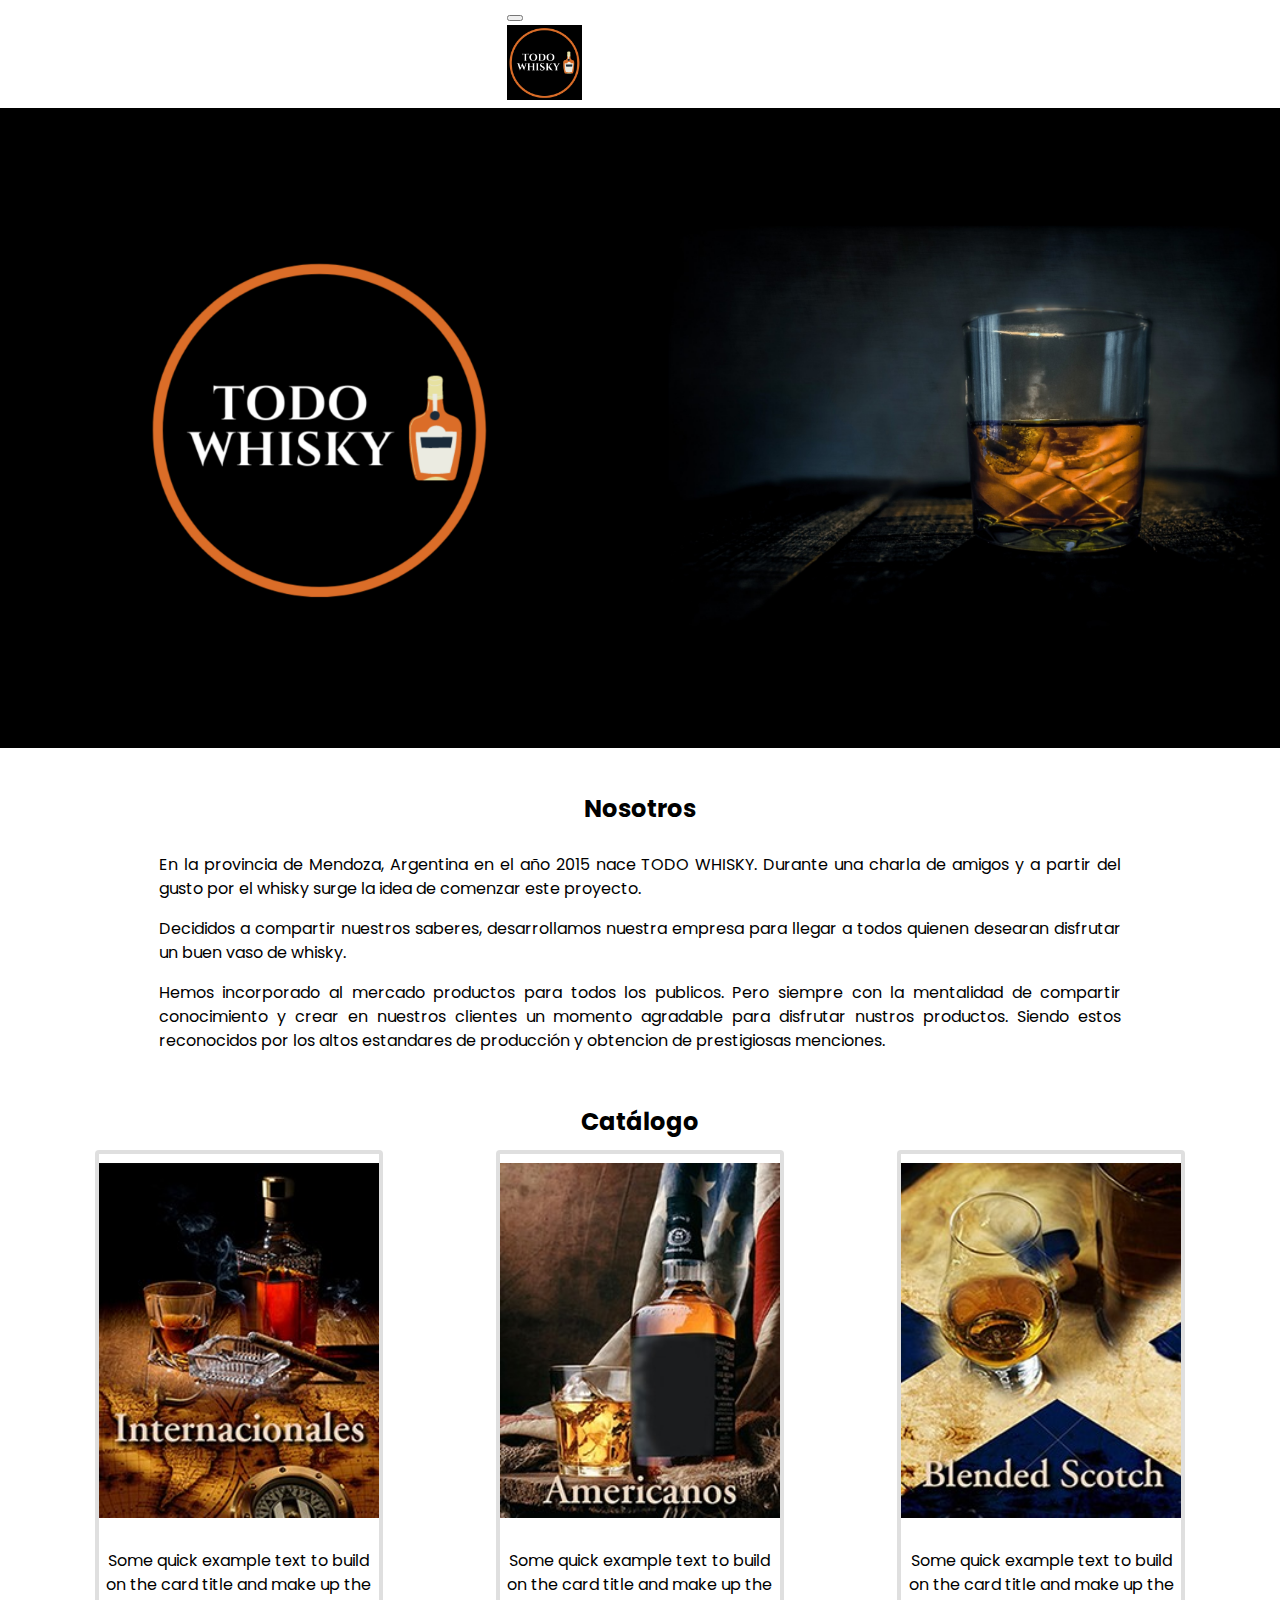
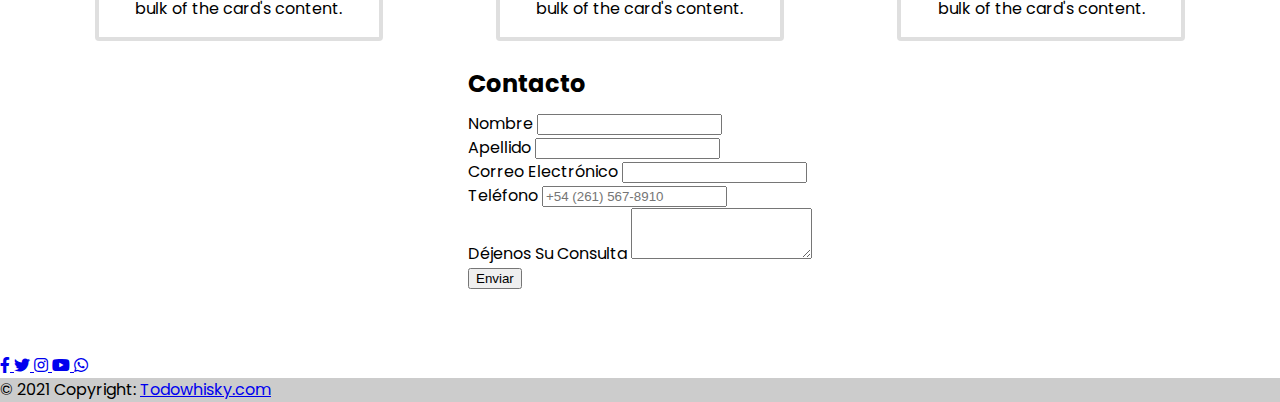
==== index.html @ a3e38dc1 "Faltan corregir detalles" ====
<!DOCTYPE html>
<html lang="en" dir="ltr">
  <head>
    <meta charset="utf-8">
    <link href="https://cdn.jsdelivr.net/npm/bootstrap@5.0.2/dist/css/bootstrap.min.css" rel="stylesheet" integrity="sha384-EVSTQN3/azprG1Anm3QDgpJLIm9Nao0Yz1ztcQTwFspd3yD65VohhpuuCOmLASjC" crossorigin="anonymous">
    <title>TODO WHISKY</title>
    <link rel="stylesheet" href="./assets/css/styles.css">
    <link rel="stylesheet" type="text/css" href="https://cdnjs.cloudflare.com/ajax/libs/font-awesome/5.15.3/css/all.min.css">
    <meta name="viewport" content="width=device-width, initial-scale=1.0">
  </head>

  <body>
    <header>
    <!--NAV-->
      <nav class="navbar navbar-expand-md navbar-dark bg-dark ">
        <div class="container-fluid">
        <button class="navbar-toggler" type="button" data-bs-toggle="collapse" data-bs-target="#navbarTogglerDemo03" aria-controls="navbarTogglerDemo03" aria-expanded="false" aria-label="Toggle navigation">
          <span class="navbar-toggler-icon"></span>
        </button>
        <div class="container-logo">
          <a class="navbar-brand" href="./index.html">
            <img src="./assets/img/logo.png" alt="LOGO">
          </a>
        </div>
      <div class="collapse navbar-collapse" id="navbarTogglerDemo03">
        <ul class="navbar-nav me-auto mb-2 mb-lg-0">
          <li class="nav-item">
            <a class="nav-link active" aria-current="page" href="./index.html">Inicio</a>
          </li>
          <li class="nav-item">
            <a class="nav-link" href="#us">Nosotros</a>
          </li>
          <li class="nav-item">
            <a class="nav-link" href="#catalogue">Catálogo</a>
          </li>
          <li class="nav-item">
            <a class="nav-link" href="#contact">Contacto</a>
          </li>
        </ul>
      <div class="cart-button">
      <div class="dropdown">
        <button type="button" class="btn button-cart btn-warning dropdown-toggle" data-bs-toggle="dropdown" href="#" role="button" aria-expanded="false">
        <i class="fas fa-shopping-cart"></i>
        </button>
      </div>
    </div>
        <form class="d-flex">
        <input class="form-control me-2" type="search" placeholder="Search" aria-label="Search">
        <button class="btn btn-outline-warning" type="submit">Buscar</button>
        </form>
      </div>
    </div>
    </nav>
    </header>

    <main>
      <!--Banner-->
      <section id="banner">
        <div class="banner-container">
          <img src="./assets/img/banner.png" alt="">
        </div>
      </section>
      <!--Nosotros-->
      <section id="us">
        <div class="us-title">
          <h2 class="section-title">Nosotros</h2>
        </div>
        <div class="historia">
          <p>En la provincia de Mendoza, Argentina en el año 2015 nace TODO WHISKY. Durante una charla de amigos y a partir del gusto por el whisky surge la idea de comenzar este proyecto.</p>
          <p>Decididos a compartir nuestros saberes, desarrollamos nuestra empresa para llegar a todos quienen desearan disfrutar un buen vaso de whisky. </p>
          <p>Hemos incorporado al mercado productos para todos los publicos. Pero siempre con la mentalidad de compartir conocimiento y crear en nuestros clientes un momento agradable para disfrutar nustros productos. Siendo estos reconocidos por los altos estandares de producción y obtencion de prestigiosas menciones.</p>
        </div>
        </section>
      <!--Catalogo-->
      <section id="catalogue">
        <div class="catalogue-title">
          <h2 class="section-title">Catálogo</h2>
        </div>
        <!--Catalogo: Imagenes-->
        <div class="image-container">
          <div class="card" style="width: 18rem;">
            <a class="internacionales-category" href="./catalogo/internacionales.html">
              <img src="./assets/img/internacionales.jpg" class="card-img-top" alt="Internacionales">
            </a>
            <div class="card-body">
              <p class="card-text">Some quick example text to build on the card title and make up the bulk of the card's content.</p>
            </div>
          </div>
        </div>
        <div class="image-container">
          <div class="card" style="width: 18rem;">
            <a class="americanos-category" href="./catalogo/americanos.html">
              <img src="./assets/img/americanos.jpg" class="card-img-top" alt="Americanos">
            </a>
            <div class="card-body">
              <p class="card-text">Some quick example text to build on the card title and make up the bulk of the card's content.</p>
            </div>
          </div>
        </div>
        <div class="image-container">
          <div class="card" style="width: 18rem;">
            <a class="blendedScotch-category" href="./catalogo/blendedScotch.html">
              <img src="./assets/img/blendedscotch.jpg" class="card-img-top" alt="Blended Scotch">
            </a>
            <div class="card-body">
              <p class="card-text">Some quick example text to build on the card title and make up the bulk of the card's content.</p>
            </div>
          </div>
        </div>
      </section>
      <!--Contacto-->
      <section id="contact">
        <div class="container mt-5">
          <h2 class="section-title">Contacto</h2>
          <form class="row g-3">
            <div class="col-md-6">
              <label for="name" class="form-label">Nombre</label>
              <input type="text" class="form-control" id="name" required>
            </div>
            <div class="col-md-6">
              <label for="lastName" class="form-label">Apellido</label>
              <input type="text" class="form-control" id="lastName" required>
            </div>
            <div class="col-md-8">
              <label for="emailInfo" class="form-label">Correo Electrónico</label>
              <input type="email" class="form-control" id="emailInfo" required>
            </div>
            <div class="col-md-4">
              <label for="phoneNumber" class="form-label">Teléfono</label>
              <input type="text" class="form-control" id="phoneNumber" placeholder="+54 (261) 567-8910">
            </div>
            <div class="col-md-12">
              <label for="comments" class="form-label">Déjenos Su Consulta</label>
              <textarea class="form-control" id="comments" rows="3" required></textarea>
            </div>
            <div class="col-md-12">
              <button type="submit" class="btn btn-warning">Enviar</button>
            </div>
          </form>
        </div>
    </main>

  <footer class="bg-dark text-center text-white">
    <div class="container p-4">
    <!-- Section: Social media -->
    <section class="mb-4">
      <!-- Facebook -->
      <a class="btn btn-outline-light btn-floating m-1" href="https://facebook.com" role="button">
        <i class="fab fa-facebook-f"></i>
      </a>
      <!-- Twitter -->
      <a class="btn btn-outline-light btn-floating m-1" href="https://twitter.com" role="button">
        <i class="fab fa-twitter"></i>
      </a>
      <!-- Instagram -->
      <a class="btn btn-outline-light btn-floating m-1" href="https://instagram.com" role="button">
        <i class="fab fa-instagram"></i>
      </a>
      <!-- Youtube -->
      <a class="btn btn-outline-light btn-floating m-1" href="https://youtube.com" role="button">
        <i class="fab fa-youtube"></i>
      </a>
      <!-- WhatsApp -->
      <a class="btn btn-outline-light btn-floating m-1" href="https://api.whatsapp.com/send?phone=+542615678910" role="button">
        <i class="fab fa-whatsapp"></i>
      </a>
    </section>
  <!-- Copyright -->
  <div class="text-center p-3" style="background-color: rgba(0, 0, 0, 0.2);">
    © 2021 Copyright:
    <a class="text-white" href="https://todowhisky.com/">Todowhisky.com</a>
  </div>
  </footer>
      <script src="https://cdn.jsdelivr.net/npm/bootstrap@5.0.2/dist/js/bootstrap.bundle.min.js" integrity="sha384-MrcW6ZMFYlzcLA8Nl+NtUVF0sA7MsXsP1UyJoMp4YLEuNSfAP+JcXn/tWtIaxVXM" crossorigin="anonymous"></script>
  </body>
</html>
---- assets/css/styles.css ----
/*GENERAL*/
@import url('https://fonts.googleapis.com/css2?family=Poppins:wght@300;400;500;700&display=swap');
*{
  box-sizing: border-box;
}
body{
  margin: 0;
  padding: 0;
  background-color: rgb(255, 255, 255);
  line-height: 1.5;
  font-family: 'Poppins', sans-serif;
  }
img{
  width: 100%;
  height: 100%;
}
/*HEADER*/
.navbar{
  display: flex;
  flex-wrap: wrap;
  justify-content: center;
  padding-top: 1px;
  padding-bottom: 1px;
}
.container-logo a img{
  width: 55px;
  height: 55px;
  display: inline;
}
.navbar-dark .navbar-nav .nav-link {
  color: rgba(255, 255, 255, 1);
  text-align: center;
}

.cart-button{
  display: flex;
  justify-content: center;
  padding-bottom: 8px;
}
.d-flex{
  margin-bottom: 5px;
}

/*MAIN*/
main{
  height: auto;
  width: 100%;
  display: flex;
  flex-direction: column;
}
main section{
  display: flex;
  flex-direction: column;
  justify-content: center;
  align-items: center;
  align-content: center;
  padding-left: 3%;
  padding-right: 3%;
}
#banner{
  padding: 0;
}
#banner .banner-container{
  width: 100%;
  height: auto;
  display: block;
}
.section-title{
  margin-top: 10px;
  margin-bottom: 10px;
}
.page-title{
  text-align: center;
}
#us{
  padding-top: 2%;
}
#us .historia{
  text-align: justify;
  margin-left: 10%;
  margin-right: 10%;
}
#catalogue{
  padding-top: 2%;
}
#catalogue .catalogue-title{
  display:inline;
  width: 100%;
  text-align: center;
}
#catalogue .image-container{
  width: auto;
  display: block;
  margin: auto;
}
.image-container a img{
  margin-top: 3%;
  margin-bottom: 3%;
}
#contact{
  margin-bottom: 5%;
}
.card{
  text-align: center;
  position: relative;
  display: flex;
  flex-direction: column;
  min-width: 0;
  word-wrap: break-word;
  background-color: #fff;
  background-clip: border-box;
  border: 4px solid rgba(0,0,0,.125);
  border-radius: .25rem;
  margin-bottom: 5%;
  margin-top: 0;
}
.product{
  display: flex;
  flex-wrap: wrap;
  justify-content: space-between;
}

/*MEDIA QUERY*/

/*Tablet*/
@media (min-width: 768px){

    .navbar{
      height: 10vh;
    }
    .navbar-brand{
      padding-top: .3125rem;
      padding-bottom: .3125rem;
      margin-right: 0;
      font-size: 1.25rem;
      text-decoration: none;
      white-space: nowrap;
    }
    .container-logo a img{
      height: 60px;
      width: 60px;
      display:none;
    }
    .cart-button button{
      margin-right: 20px;
    }
    .d-flex{
      width: 25%;
    }
    #catalogue{
      display: flex;
      flex-wrap: wrap;
      flex-direction: row;
      justify-content:space-between;
    }
/*Fin tablet*/

/*Escritorio*/
@media (min-width: 992px)  {
    .navbar{
      height: 12vh;
    }
    .container-logo a img{
      height: 75px;
      width: 75px;
      display:inline;
    }
    .collapse{
      margin-left: 20px;
    }
    .cart-button button{
      margin-right: 25px;
    }
    #catalogue{
      display: flex;
      flex-wrap: wrap;
      flex-direction: row;
      justify-content: space-between;
    }
    #catalogue .catalogue-title{
      display:flex;
      justify-content: center;
    }
/*Fin escritorio*/
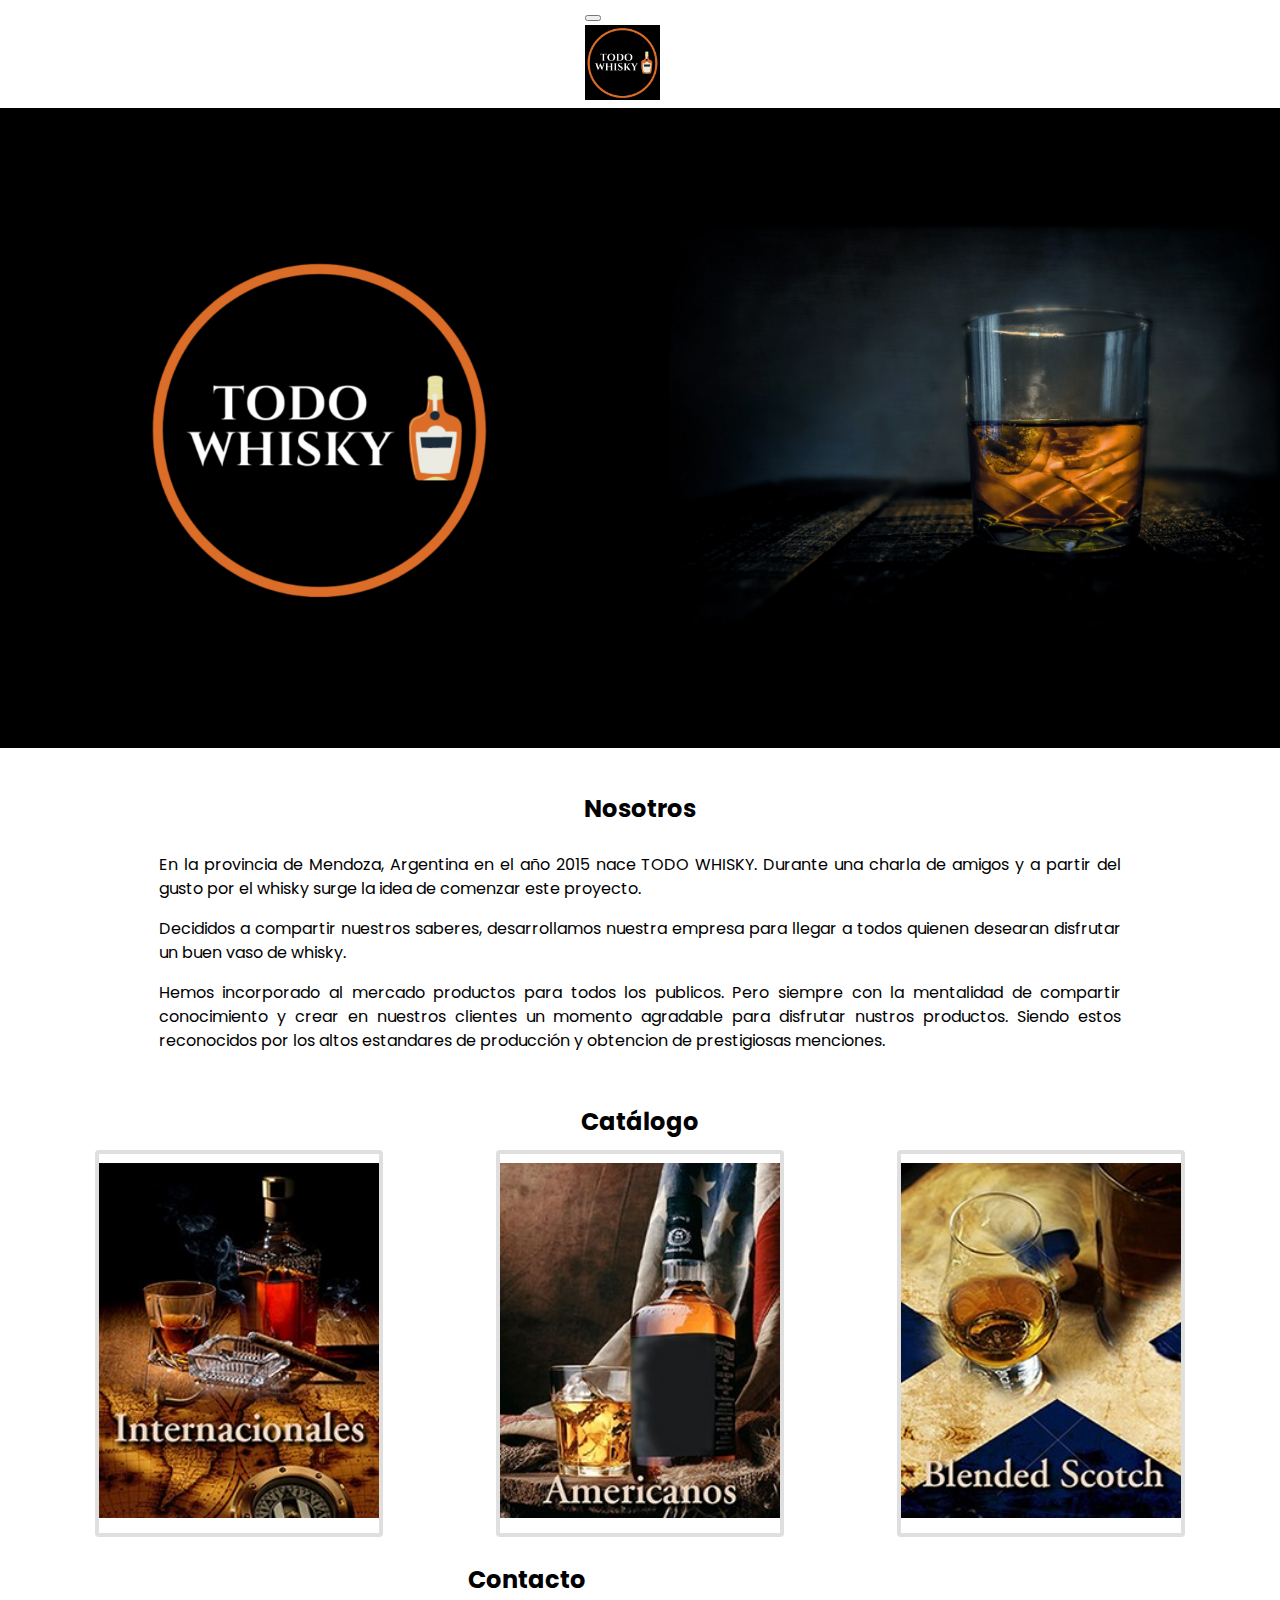
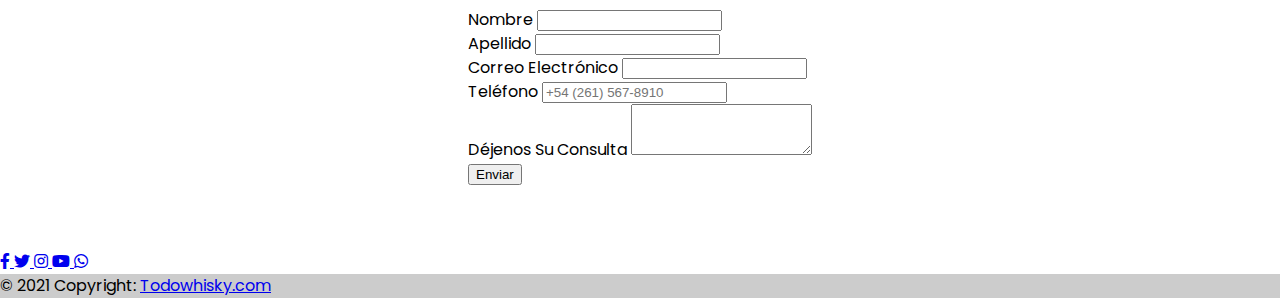
==== commit ce14fbf7: "catalogo y navbar corregidos" ====
--- a/index.html
+++ b/index.html
@@ -44,10 +44,6 @@
         </button>
       </div>
     </div>
-        <form class="d-flex">
-        <input class="form-control me-2" type="search" placeholder="Search" aria-label="Search">
-        <button class="btn btn-outline-warning" type="submit">Buscar</button>
-        </form>
       </div>
     </div>
     </nav>
@@ -79,35 +75,36 @@
         <!--Catalogo: Imagenes-->
         <div class="image-container">
           <div class="card" style="width: 18rem;">
-            <a class="internacionales-category" href="./catalogo/internacionales.html">
+            <a class="internacionales-category" href="internacionales.html">
               <img src="./assets/img/internacionales.jpg" class="card-img-top" alt="Internacionales">
             </a>
-            <div class="card-body">
+            <!--<div class="card-body">
               <p class="card-text">Some quick example text to build on the card title and make up the bulk of the card's content.</p>
-            </div>
+            </div>-->
           </div>
         </div>
         <div class="image-container">
           <div class="card" style="width: 18rem;">
-            <a class="americanos-category" href="./catalogo/americanos.html">
+            <a class="americanos-category" href="./americanos.html">
               <img src="./assets/img/americanos.jpg" class="card-img-top" alt="Americanos">
             </a>
-            <div class="card-body">
+            <!--<div class="card-body">
               <p class="card-text">Some quick example text to build on the card title and make up the bulk of the card's content.</p>
-            </div>
+            </div>-->
           </div>
         </div>
         <div class="image-container">
           <div class="card" style="width: 18rem;">
-            <a class="blendedScotch-category" href="./catalogo/blendedScotch.html">
+            <a class="blendedScotch-category" href="./blendedScotch.html">
               <img src="./assets/img/blendedscotch.jpg" class="card-img-top" alt="Blended Scotch">
             </a>
-            <div class="card-body">
+            <!--<div class="card-body">
               <p class="card-text">Some quick example text to build on the card title and make up the bulk of the card's content.</p>
-            </div>
+            </div>-->
           </div>
         </div>
       </section>
+
       <!--Contacto-->
       <section id="contact">
         <div class="container mt-5">
--- a/assets/css/styles.css
+++ b/assets/css/styles.css
@@ -3,6 +3,7 @@
 *{
   box-sizing: border-box;
 }
+
 body{
   margin: 0;
   padding: 0;
@@ -15,12 +16,17 @@
   height: 100%;
 }
 /*HEADER*/
+
 .navbar{
   display: flex;
   flex-wrap: wrap;
   justify-content: center;
   padding-top: 1px;
   padding-bottom: 1px;
+}
+.nav-item:hover {
+  background-color: #ffc107;
+  border-radius: 5px;
 }
 .container-logo a img{
   width: 55px;
@@ -97,6 +103,9 @@
   margin-top: 3%;
   margin-bottom: 3%;
 }
+.card-title{
+  height: 60px;
+}
 #contact{
   margin-bottom: 5%;
 }
@@ -110,16 +119,18 @@
   background-color: #fff;
   background-clip: border-box;
   border: 4px solid rgba(0,0,0,.125);
-  border-radius: .25rem;
+  border-radius: 0.25rem;
   margin-bottom: 5%;
   margin-top: 0;
 }
 .product{
   display: flex;
-  flex-wrap: wrap;
-  justify-content: space-between;
+  flex-wrap:wrap;
 }
-
+.card:hover{
+  transform: scale(1.05);
+  box-shadow: 10px 10px 15px rgba(0,0,0,0.3);
+}
 /*MEDIA QUERY*/
 
 /*Tablet*/
@@ -137,12 +148,15 @@
       white-space: nowrap;
     }
     .container-logo a img{
-      height: 60px;
-      width: 60px;
-      display:none;
+      height: 50px;
+      width: 50px;
+      display:block;
+    }
+    .navbar-nav{
+      padding-left: 15px;
     }
     .cart-button button{
-      margin-right: 20px;
+      margin-right: 20%;
     }
     .d-flex{
       width: 25%;
@@ -151,7 +165,7 @@
       display: flex;
       flex-wrap: wrap;
       flex-direction: row;
-      justify-content:space-between;
+      justify-content:space-around;
     }
 /*Fin tablet*/
 
@@ -175,10 +189,11 @@
       display: flex;
       flex-wrap: wrap;
       flex-direction: row;
-      justify-content: space-between;
+      justify-content: space-around;
     }
     #catalogue .catalogue-title{
       display:flex;
       justify-content: center;
     }
+
 /*Fin escritorio*/
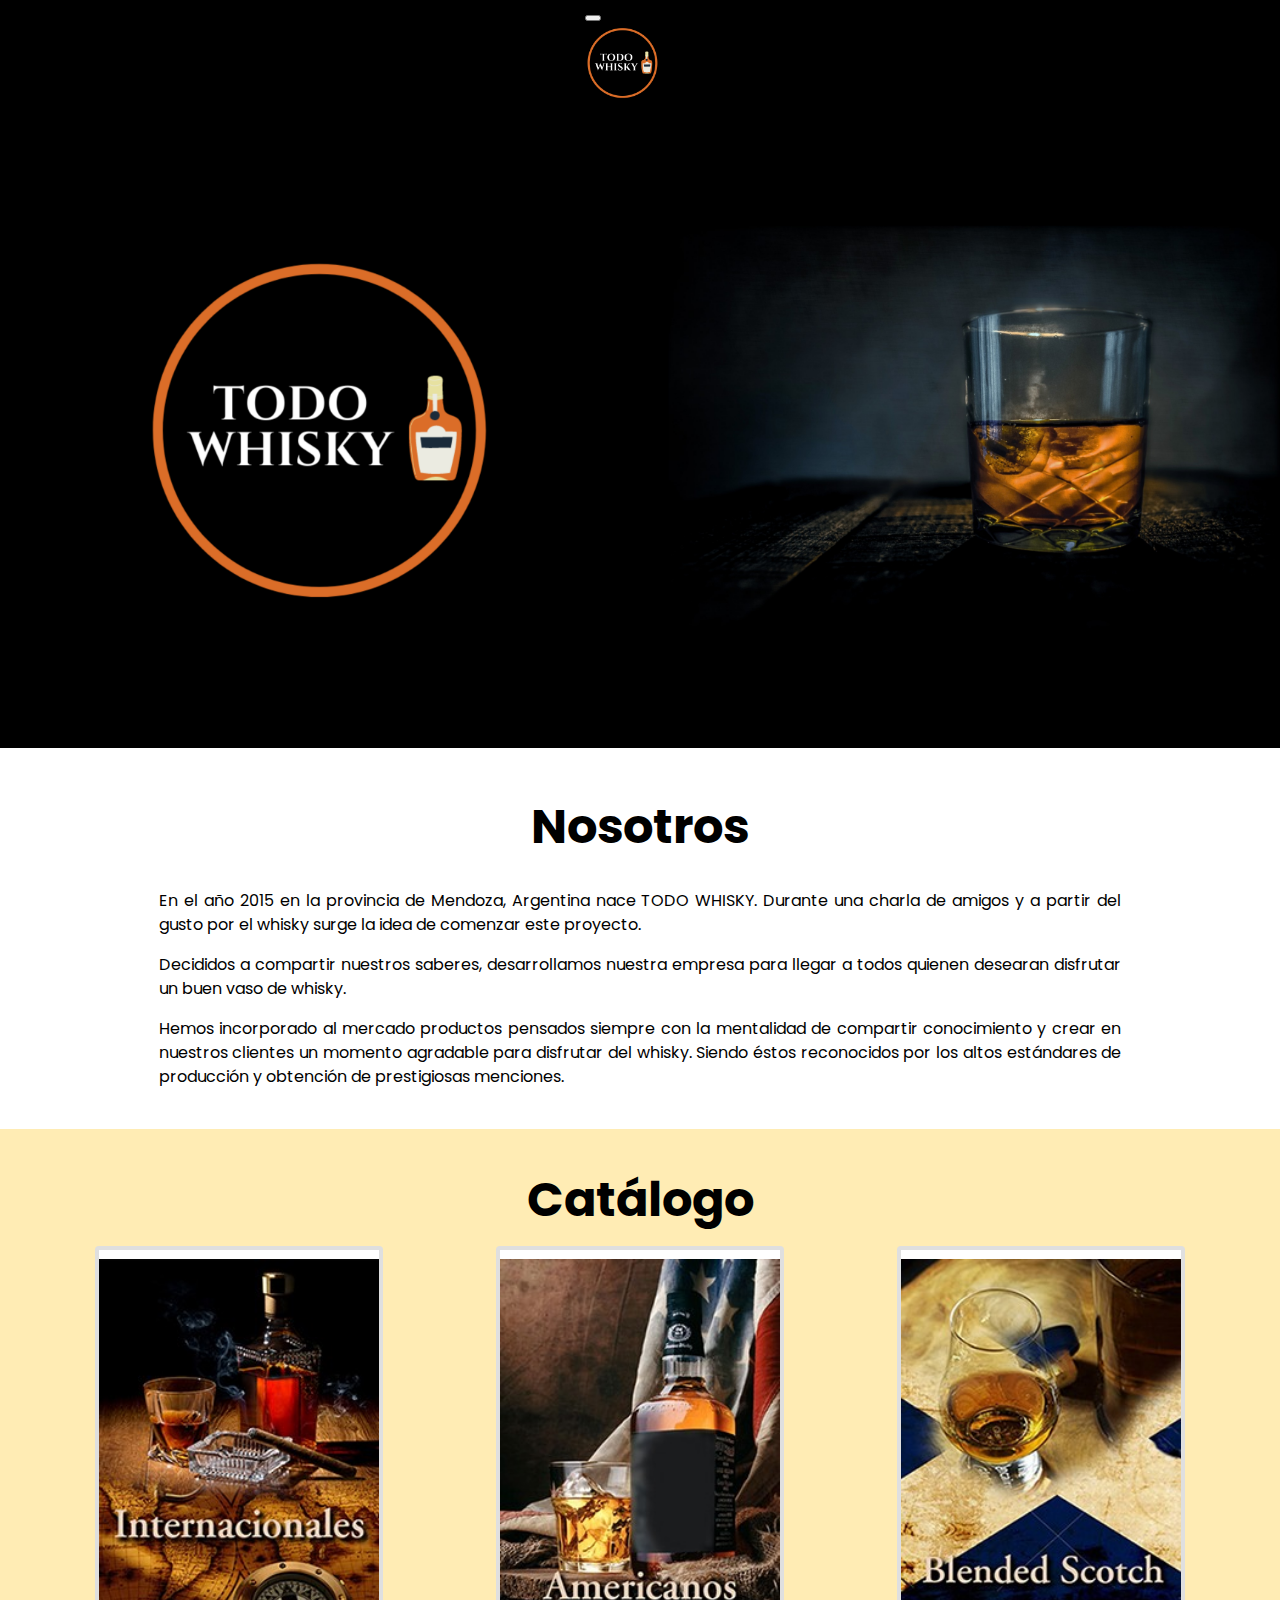
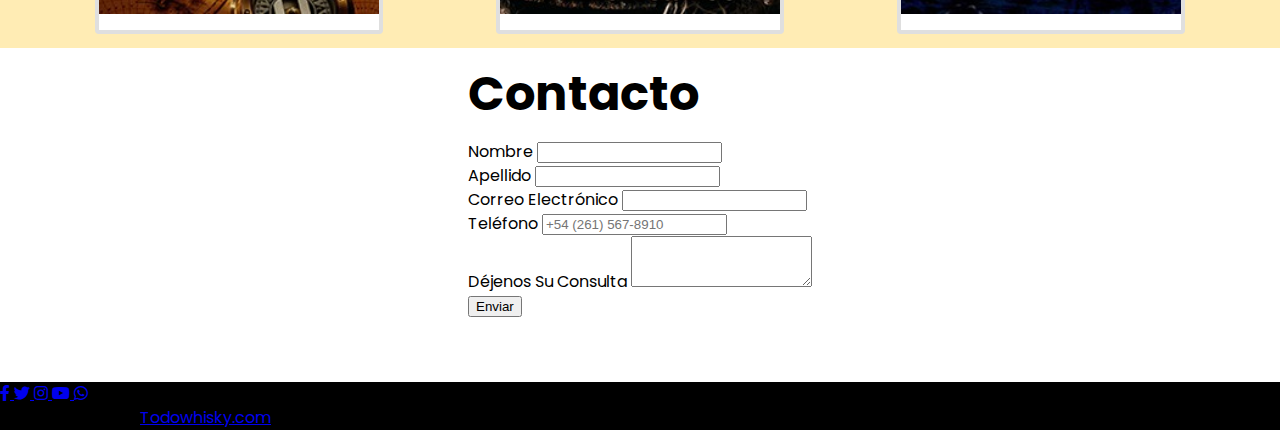
==== commit 5ff08720: "correcciones finales" ====
--- a/index.html
+++ b/index.html
@@ -62,9 +62,9 @@
           <h2 class="section-title">Nosotros</h2>
         </div>
         <div class="historia">
-          <p>En la provincia de Mendoza, Argentina en el año 2015 nace TODO WHISKY. Durante una charla de amigos y a partir del gusto por el whisky surge la idea de comenzar este proyecto.</p>
+          <p>En el año 2015 en la provincia de Mendoza, Argentina nace TODO WHISKY. Durante una charla de amigos y a partir del gusto por el whisky surge la idea de comenzar este proyecto.</p>
           <p>Decididos a compartir nuestros saberes, desarrollamos nuestra empresa para llegar a todos quienen desearan disfrutar un buen vaso de whisky. </p>
-          <p>Hemos incorporado al mercado productos para todos los publicos. Pero siempre con la mentalidad de compartir conocimiento y crear en nuestros clientes un momento agradable para disfrutar nustros productos. Siendo estos reconocidos por los altos estandares de producción y obtencion de prestigiosas menciones.</p>
+          <p>Hemos incorporado al mercado productos pensados siempre con la mentalidad de compartir conocimiento y crear en nuestros clientes un momento agradable para disfrutar del whisky. Siendo éstos reconocidos por los altos estándares de producción y obtención de prestigiosas menciones.</p>
         </div>
         </section>
       <!--Catalogo-->
--- a/assets/css/styles.css
+++ b/assets/css/styles.css
@@ -37,7 +37,9 @@
   color: rgba(255, 255, 255, 1);
   text-align: center;
 }
-
+.bg-dark{
+  background-color: rgb(0 0 0)!important;
+}
 .cart-button{
   display: flex;
   justify-content: center;
@@ -74,9 +76,15 @@
 .section-title{
   margin-top: 10px;
   margin-bottom: 10px;
+  font-size: 2rem;
 }
 .page-title{
   text-align: center;
+  margin-bottom: 0;
+  padding-bottom: 1%;
+  background-color: rgba(255, 193, 7, 0.73);
+  font-family: fantasy;
+  font-size: 1.500rem + 1.5vh;
 }
 #us{
   padding-top: 2%;
@@ -85,9 +93,11 @@
   text-align: justify;
   margin-left: 10%;
   margin-right: 10%;
+  padding-bottom: 2%;
 }
 #catalogue{
   padding-top: 2%;
+  background-color: rgba(255, 193, 7, 0.3);
 }
 #catalogue .catalogue-title{
   display:inline;
@@ -161,6 +171,9 @@
     .d-flex{
       width: 25%;
     }
+    .section-title{
+      font-size: 2.5rem;
+    }
     #catalogue{
       display: flex;
       flex-wrap: wrap;
@@ -185,6 +198,9 @@
     .cart-button button{
       margin-right: 25px;
     }
+    .section-title{
+      font-size: 3rem;
+    }
     #catalogue{
       display: flex;
       flex-wrap: wrap;
@@ -195,5 +211,4 @@
       display:flex;
       justify-content: center;
     }
-
 /*Fin escritorio*/
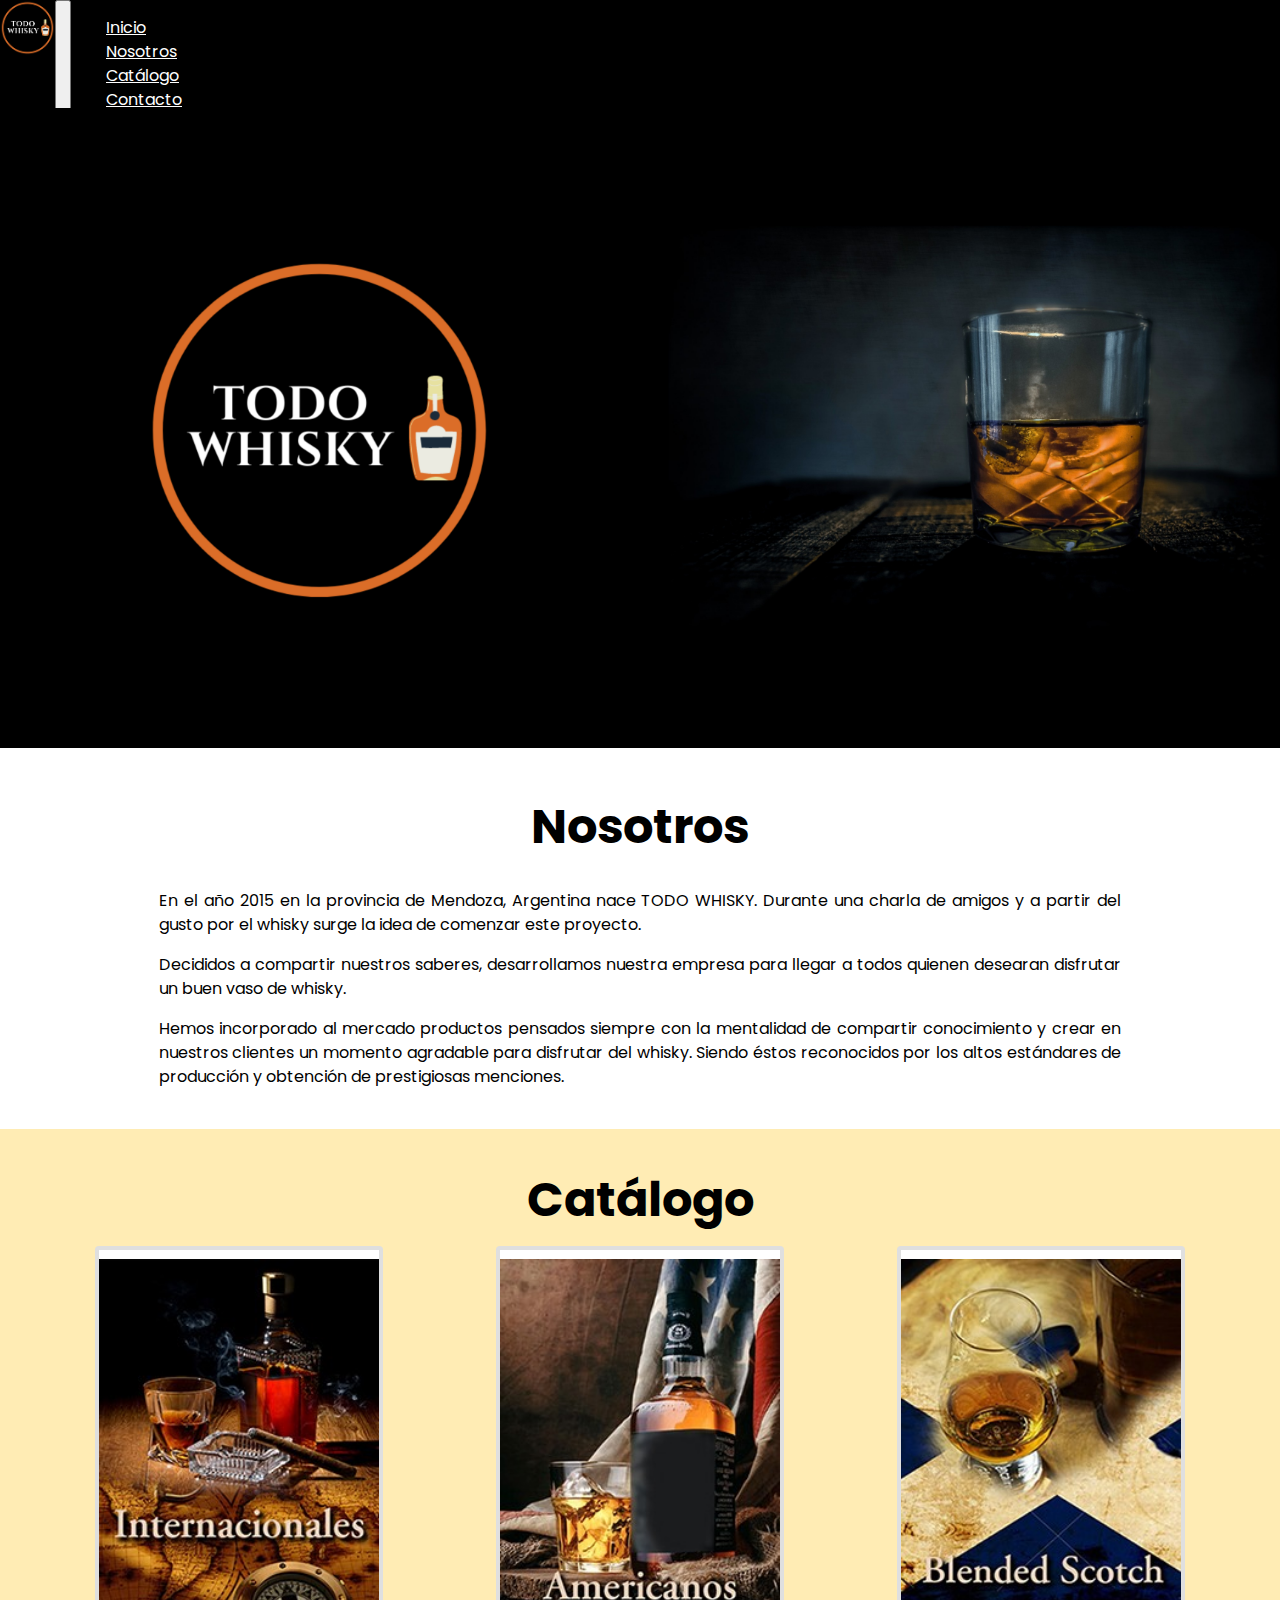
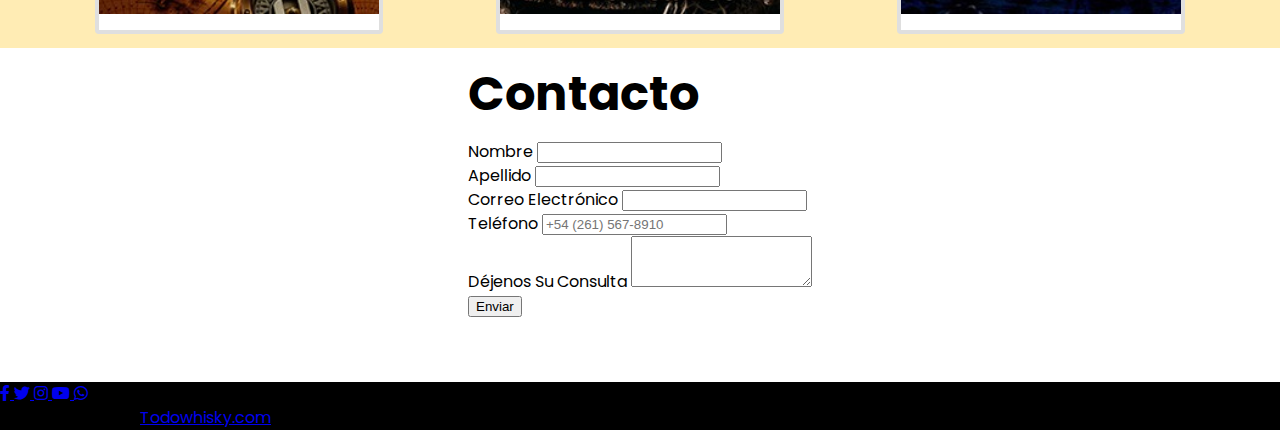
==== commit 638fdbb3: "modifique el nav" ====
--- a/index.html
+++ b/index.html
@@ -1,173 +1,187 @@
 <!DOCTYPE html>
 <html lang="en" dir="ltr">
-  <head>
-    <meta charset="utf-8">
-    <link href="https://cdn.jsdelivr.net/npm/bootstrap@5.0.2/dist/css/bootstrap.min.css" rel="stylesheet" integrity="sha384-EVSTQN3/azprG1Anm3QDgpJLIm9Nao0Yz1ztcQTwFspd3yD65VohhpuuCOmLASjC" crossorigin="anonymous">
-    <title>TODO WHISKY</title>
-    <link rel="stylesheet" href="./assets/css/styles.css">
-    <link rel="stylesheet" type="text/css" href="https://cdnjs.cloudflare.com/ajax/libs/font-awesome/5.15.3/css/all.min.css">
-    <meta name="viewport" content="width=device-width, initial-scale=1.0">
-  </head>
 
-  <body>
-    <header>
+<head>
+  <meta charset="utf-8">
+  <link href="https://cdn.jsdelivr.net/npm/bootstrap@5.2.0/dist/css/bootstrap.min.css" rel="stylesheet"
+    integrity="sha384-gH2yIJqKdNHPEq0n4Mqa/HGKIhSkIHeL5AyhkYV8i59U5AR6csBvApHHNl/vI1Bx" crossorigin="anonymous">
+  <title>TODO WHISKY</title>
+  <link rel="stylesheet" href="./assets/css/styles.css">
+  <link rel="stylesheet" type="text/css"
+    href="https://cdnjs.cloudflare.com/ajax/libs/font-awesome/5.15.3/css/all.min.css">
+  <meta name="viewport" content="width=device-width, initial-scale=1.0">
+</head>
+
+<body>
+  <!--HEADER-->
+  <header>
     <!--NAV-->
-      <nav class="navbar navbar-expand-md navbar-dark bg-dark ">
-        <div class="container-fluid">
-        <button class="navbar-toggler" type="button" data-bs-toggle="collapse" data-bs-target="#navbarTogglerDemo03" aria-controls="navbarTogglerDemo03" aria-expanded="false" aria-label="Toggle navigation">
+    <nav class="navbar navbar-expand-md navbar-dark bg-dark ">
+      <div class="container-fluid">
+        <!-- logo -->
+        <div class="logo-container">
+          <a class="navbar-brand" href="./index.html">
+            <img class="nav-img" src="./assets/img/logo.png" alt="LOGO">
+          </a>
+        </div>
+        <!-- menu button -->
+        <button class="navbar-toggler" type="button" data-bs-toggle="collapse" data-bs-target="#navbarTogglerDemo02"
+          aria-controls="navbarTogglerDemo02" aria-expanded="false" aria-label="Toggle navigation">
           <span class="navbar-toggler-icon"></span>
         </button>
-        <div class="container-logo">
-          <a class="navbar-brand" href="./index.html">
-            <img src="./assets/img/logo.png" alt="LOGO">
+        <!-- menu items -->
+        <div class="collapse navbar-collapse" id="navbarTogglerDemo02">
+          <ul class="navbar-nav me-auto mb-2 mb-lg-0">
+            <li class="nav-item">
+              <a class="nav-link active" aria-current="page" href="./index.html">Inicio</a>
+            </li>
+            <li class="nav-item">
+              <a class="nav-link" href="#us">Nosotros</a>
+            </li>
+            <li class="nav-item">
+              <a class="nav-link" href="#catalogue">Catálogo</a>
+            </li>
+            <li class="nav-item">
+              <a class="nav-link" href="#contact">Contacto</a>
+            </li>
+          </ul>
+          <!-- search -->
+          <form class="d-flex" role="search">
+            <input class="form-control me-2" type="search" placeholder="Buscar por marca" aria-label="Search">
+            <button class="btn btn-outline-warning" type="submit">Buscar</button>
+          </form>
+          <!-- cart -->
+          <div class="cart-button">
+            <div class="dropdown">
+              <button type="button" class="btn button-cart btn-warning dropdown-toggle" data-bs-toggle="dropdown"
+                href="#" role="button" aria-expanded="false">
+                <i class="fas fa-shopping-cart"></i>
+              </button>
+            </div>
+          </div>
+        </div>
+      </div>
+    </nav>
+  </header>
+  <!--MAIN-->
+  <main>
+    <!--Banner-->
+    <section id="banner">
+      <div class="banner-container">
+        <img src="./assets/img/banner.png" alt="">
+      </div>
+    </section>
+    <!--Nosotros-->
+    <section id="us">
+      <div class="us-title">
+        <h2 class="section-title">Nosotros</h2>
+      </div>
+      <div class="historia">
+        <p>En el año 2015 en la provincia de Mendoza, Argentina nace TODO WHISKY. Durante una charla de amigos y a
+          partir del gusto por el whisky surge la idea de comenzar este proyecto.</p>
+        <p>Decididos a compartir nuestros saberes, desarrollamos nuestra empresa para llegar a todos quienen desearan
+          disfrutar un buen vaso de whisky. </p>
+        <p>Hemos incorporado al mercado productos pensados siempre con la mentalidad de compartir conocimiento y crear
+          en nuestros clientes un momento agradable para disfrutar del whisky. Siendo éstos reconocidos por los altos
+          estándares de producción y obtención de prestigiosas menciones.</p>
+      </div>
+    </section>
+    <!--Catalogo-->
+    <section id="catalogue">
+      <div class="catalogue-title">
+        <h2 class="section-title">Catálogo</h2>
+      </div>
+      <!--Catalogo: Imagenes-->
+      <div class="image-container">
+        <div class="card" style="width: 18rem;">
+          <a class="internacionales-category" href="internacionales.html">
+            <img src="./assets/img/internacionales.jpg" class="card-img-top" alt="Internacionales">
           </a>
         </div>
-      <div class="collapse navbar-collapse" id="navbarTogglerDemo03">
-        <ul class="navbar-nav me-auto mb-2 mb-lg-0">
-          <li class="nav-item">
-            <a class="nav-link active" aria-current="page" href="./index.html">Inicio</a>
-          </li>
-          <li class="nav-item">
-            <a class="nav-link" href="#us">Nosotros</a>
-          </li>
-          <li class="nav-item">
-            <a class="nav-link" href="#catalogue">Catálogo</a>
-          </li>
-          <li class="nav-item">
-            <a class="nav-link" href="#contact">Contacto</a>
-          </li>
-        </ul>
-      <div class="cart-button">
-      <div class="dropdown">
-        <button type="button" class="btn button-cart btn-warning dropdown-toggle" data-bs-toggle="dropdown" href="#" role="button" aria-expanded="false">
-        <i class="fas fa-shopping-cart"></i>
-        </button>
       </div>
-    </div>
+      <div class="image-container">
+        <div class="card" style="width: 18rem;">
+          <a class="americanos-category" href="./americanos.html">
+            <img src="./assets/img/americanos.jpg" class="card-img-top" alt="Americanos">
+          </a>
+        </div>
       </div>
-    </div>
-    </nav>
-    </header>
+      <div class="image-container">
+        <div class="card" style="width: 18rem;">
+          <a class="blendedScotch-category" href="./blendedScotch.html">
+            <img src="./assets/img/blendedscotch.jpg" class="card-img-top" alt="Blended Scotch">
+          </a>
+        </div>
+      </div>
+    </section>
 
-    <main>
-      <!--Banner-->
-      <section id="banner">
-        <div class="banner-container">
-          <img src="./assets/img/banner.png" alt="">
-        </div>
-      </section>
-      <!--Nosotros-->
-      <section id="us">
-        <div class="us-title">
-          <h2 class="section-title">Nosotros</h2>
-        </div>
-        <div class="historia">
-          <p>En el año 2015 en la provincia de Mendoza, Argentina nace TODO WHISKY. Durante una charla de amigos y a partir del gusto por el whisky surge la idea de comenzar este proyecto.</p>
-          <p>Decididos a compartir nuestros saberes, desarrollamos nuestra empresa para llegar a todos quienen desearan disfrutar un buen vaso de whisky. </p>
-          <p>Hemos incorporado al mercado productos pensados siempre con la mentalidad de compartir conocimiento y crear en nuestros clientes un momento agradable para disfrutar del whisky. Siendo éstos reconocidos por los altos estándares de producción y obtención de prestigiosas menciones.</p>
-        </div>
-        </section>
-      <!--Catalogo-->
-      <section id="catalogue">
-        <div class="catalogue-title">
-          <h2 class="section-title">Catálogo</h2>
-        </div>
-        <!--Catalogo: Imagenes-->
-        <div class="image-container">
-          <div class="card" style="width: 18rem;">
-            <a class="internacionales-category" href="internacionales.html">
-              <img src="./assets/img/internacionales.jpg" class="card-img-top" alt="Internacionales">
-            </a>
-            <!--<div class="card-body">
-              <p class="card-text">Some quick example text to build on the card title and make up the bulk of the card's content.</p>
-            </div>-->
+    <!--Contacto-->
+    <section id="contact">
+      <div class="container mt-5">
+        <h2 class="section-title">Contacto</h2>
+        <form class="row g-3">
+          <div class="col-md-6">
+            <label for="name" class="form-label">Nombre</label>
+            <input type="text" class="form-control" id="name" required>
           </div>
-        </div>
-        <div class="image-container">
-          <div class="card" style="width: 18rem;">
-            <a class="americanos-category" href="./americanos.html">
-              <img src="./assets/img/americanos.jpg" class="card-img-top" alt="Americanos">
-            </a>
-            <!--<div class="card-body">
-              <p class="card-text">Some quick example text to build on the card title and make up the bulk of the card's content.</p>
-            </div>-->
+          <div class="col-md-6">
+            <label for="lastName" class="form-label">Apellido</label>
+            <input type="text" class="form-control" id="lastName" required>
           </div>
-        </div>
-        <div class="image-container">
-          <div class="card" style="width: 18rem;">
-            <a class="blendedScotch-category" href="./blendedScotch.html">
-              <img src="./assets/img/blendedscotch.jpg" class="card-img-top" alt="Blended Scotch">
-            </a>
-            <!--<div class="card-body">
-              <p class="card-text">Some quick example text to build on the card title and make up the bulk of the card's content.</p>
-            </div>-->
+          <div class="col-md-8">
+            <label for="emailInfo" class="form-label">Correo Electrónico</label>
+            <input type="email" class="form-control" id="emailInfo" required>
           </div>
-        </div>
-      </section>
-
-      <!--Contacto-->
-      <section id="contact">
-        <div class="container mt-5">
-          <h2 class="section-title">Contacto</h2>
-          <form class="row g-3">
-            <div class="col-md-6">
-              <label for="name" class="form-label">Nombre</label>
-              <input type="text" class="form-control" id="name" required>
-            </div>
-            <div class="col-md-6">
-              <label for="lastName" class="form-label">Apellido</label>
-              <input type="text" class="form-control" id="lastName" required>
-            </div>
-            <div class="col-md-8">
-              <label for="emailInfo" class="form-label">Correo Electrónico</label>
-              <input type="email" class="form-control" id="emailInfo" required>
-            </div>
-            <div class="col-md-4">
-              <label for="phoneNumber" class="form-label">Teléfono</label>
-              <input type="text" class="form-control" id="phoneNumber" placeholder="+54 (261) 567-8910">
-            </div>
-            <div class="col-md-12">
-              <label for="comments" class="form-label">Déjenos Su Consulta</label>
-              <textarea class="form-control" id="comments" rows="3" required></textarea>
-            </div>
-            <div class="col-md-12">
-              <button type="submit" class="btn btn-warning">Enviar</button>
-            </div>
-          </form>
-        </div>
-    </main>
-
+          <div class="col-md-4">
+            <label for="phoneNumber" class="form-label">Teléfono</label>
+            <input type="text" class="form-control" id="phoneNumber" placeholder="+54 (261) 567-8910">
+          </div>
+          <div class="col-md-12">
+            <label for="comments" class="form-label">Déjenos Su Consulta</label>
+            <textarea class="form-control" id="comments" rows="3" required></textarea>
+          </div>
+          <div class="col-md-12">
+            <button type="submit" class="btn btn-warning">Enviar</button>
+          </div>
+        </form>
+      </div>
+  </main>
+  <!--FOOTER-->
   <footer class="bg-dark text-center text-white">
     <div class="container p-4">
-    <!-- Section: Social media -->
-    <section class="mb-4">
-      <!-- Facebook -->
-      <a class="btn btn-outline-light btn-floating m-1" href="https://facebook.com" role="button">
-        <i class="fab fa-facebook-f"></i>
-      </a>
-      <!-- Twitter -->
-      <a class="btn btn-outline-light btn-floating m-1" href="https://twitter.com" role="button">
-        <i class="fab fa-twitter"></i>
-      </a>
-      <!-- Instagram -->
-      <a class="btn btn-outline-light btn-floating m-1" href="https://instagram.com" role="button">
-        <i class="fab fa-instagram"></i>
-      </a>
-      <!-- Youtube -->
-      <a class="btn btn-outline-light btn-floating m-1" href="https://youtube.com" role="button">
-        <i class="fab fa-youtube"></i>
-      </a>
-      <!-- WhatsApp -->
-      <a class="btn btn-outline-light btn-floating m-1" href="https://api.whatsapp.com/send?phone=+542615678910" role="button">
-        <i class="fab fa-whatsapp"></i>
-      </a>
-    </section>
-  <!-- Copyright -->
-  <div class="text-center p-3" style="background-color: rgba(0, 0, 0, 0.2);">
-    © 2021 Copyright:
-    <a class="text-white" href="https://todowhisky.com/">Todowhisky.com</a>
-  </div>
+      <!-- Section: Social media -->
+      <section class="mb-4">
+        <!-- Facebook -->
+        <a class="btn btn-outline-light btn-floating m-1" href="https://facebook.com" role="button">
+          <i class="fab fa-facebook-f"></i>
+        </a>
+        <!-- Twitter -->
+        <a class="btn btn-outline-light btn-floating m-1" href="https://twitter.com" role="button">
+          <i class="fab fa-twitter"></i>
+        </a>
+        <!-- Instagram -->
+        <a class="btn btn-outline-light btn-floating m-1" href="https://instagram.com" role="button">
+          <i class="fab fa-instagram"></i>
+        </a>
+        <!-- Youtube -->
+        <a class="btn btn-outline-light btn-floating m-1" href="https://youtube.com" role="button">
+          <i class="fab fa-youtube"></i>
+        </a>
+        <!-- WhatsApp -->
+        <a class="btn btn-outline-light btn-floating m-1" href="https://api.whatsapp.com/send?phone=+542615678910"
+          role="button">
+          <i class="fab fa-whatsapp"></i>
+        </a>
+      </section>
+      <!-- Copyright -->
+      <div class="text-center p-3" style="background-color: rgba(0, 0, 0, 0.2);">
+        © 2021 Copyright:
+        <a class="text-white" href="https://todowhisky.com/">Todowhisky.com</a>
+      </div>
   </footer>
-      <script src="https://cdn.jsdelivr.net/npm/bootstrap@5.0.2/dist/js/bootstrap.bundle.min.js" integrity="sha384-MrcW6ZMFYlzcLA8Nl+NtUVF0sA7MsXsP1UyJoMp4YLEuNSfAP+JcXn/tWtIaxVXM" crossorigin="anonymous"></script>
-  </body>
-</html>
+  <script src="https://cdn.jsdelivr.net/npm/bootstrap@5.2.0/dist/js/bootstrap.bundle.min.js"
+    integrity="sha384-A3rJD856KowSb7dwlZdYEkO39Gagi7vIsF0jrRAoQmDKKtQBHUuLZ9AsSv4jD4Xa" crossorigin="anonymous">
+  </script>
+</body>
+
+</html>--- a/assets/css/styles.css
+++ b/assets/css/styles.css
@@ -1,5 +1,7 @@
 /*GENERAL*/
-@import url('https://fonts.googleapis.com/css2?family=Poppins:wght@300;400;500;700&display=swap');
+
+@import url('https://fonts.googleapis.com/css2?family=Poppins:wght@300;400;600;700&display=swap');
+
 *{
   box-sizing: border-box;
 }
@@ -13,133 +15,131 @@
   }
 img{
   width: 100%;
-  height: 100%;
-}
+  height: auto;
+}
+
 /*HEADER*/
 
-.navbar{
-  display: flex;
-  flex-wrap: wrap;
-  justify-content: center;
-  padding-top: 1px;
-  padding-bottom: 1px;
+.container-fluid{
+   display: flex;
+   flex-wrap: wrap;
 }
 .nav-item:hover {
   background-color: #ffc107;
-  border-radius: 5px;
-}
-.container-logo a img{
-  width: 55px;
-  height: 55px;
-  display: inline;
+   border-radius: 5px;
+}
+.logo-container a img{
+   width: 55px;
+   height: 55px;
+   display: inline;
 }
 .navbar-dark .navbar-nav .nav-link {
-  color: rgba(255, 255, 255, 1);
-  text-align: center;
+   color: rgba(255, 255, 255, 1);
+   text-align: center;
 }
 .bg-dark{
-  background-color: rgb(0 0 0)!important;
+   background-color: rgb(0 0 0)!important;
 }
 .cart-button{
-  display: flex;
-  justify-content: center;
-  padding-bottom: 8px;
-}
-.d-flex{
-  margin-bottom: 5px;
-}
+   display: flex;
+   justify-content: center;
+   margin: 1%;
+}
+
 
 /*MAIN*/
 main{
-  height: auto;
-  width: 100%;
-  display: flex;
-  flex-direction: column;
+   height: auto;
+   width: 100%;
+   display: flex;
+   flex-direction: column;
 }
 main section{
-  display: flex;
-  flex-direction: column;
-  justify-content: center;
-  align-items: center;
-  align-content: center;
-  padding-left: 3%;
-  padding-right: 3%;
+   display: flex;
+   flex-direction: column;
+   justify-content: center;
+   align-items: center;
+   align-content: center;
+   padding-left: 3%;
+   padding-right: 3%;
 }
 #banner{
-  padding: 0;
-}
-#banner .banner-container{
-  width: 100%;
-  height: auto;
-  display: block;
+   padding: 0;
+}
+.banner-container{
+   width: 100%;
+   height: 100%;
+   display: block;
 }
 .section-title{
-  margin-top: 10px;
-  margin-bottom: 10px;
-  font-size: 2rem;
+   margin-top: 10px;
+   margin-bottom: 10px;
+   font-size: 2rem;
 }
 .page-title{
-  text-align: center;
-  margin-bottom: 0;
-  padding-bottom: 1%;
-  background-color: rgba(255, 193, 7, 0.73);
-  font-family: fantasy;
-  font-size: 1.500rem + 1.5vh;
+   text-align: center;
+   margin-bottom: 0;
+   padding-bottom: 1%;
+   background-color: rgba(255, 193, 7, 0.73);
+   font-family: fantasy;
+   font-size: 1.500rem + 1.5vh;
 }
 #us{
-  padding-top: 2%;
+   padding-top: 2%;
 }
 #us .historia{
-  text-align: justify;
-  margin-left: 10%;
-  margin-right: 10%;
-  padding-bottom: 2%;
+   text-align: justify;
+   margin-left: 10%;
+   margin-right: 10%;
+   padding-bottom: 2%;
 }
 #catalogue{
-  padding-top: 2%;
-  background-color: rgba(255, 193, 7, 0.3);
+   padding-top: 2%;
+   background-color: rgba(255, 193, 7, 0.3);
 }
 #catalogue .catalogue-title{
-  display:inline;
-  width: 100%;
-  text-align: center;
+   display:
+   inline;
+   width: 100%;
+   text-align: center;
 }
 #catalogue .image-container{
-  width: auto;
-  display: block;
-  margin: auto;
+   width: auto;
+   display: block;
+   margin: auto;
 }
 .image-container a img{
-  margin-top: 3%;
-  margin-bottom: 3%;
+   margin-top: 3%;
+   margin-bottom: 3%;
 }
 .card-title{
-  height: 60px;
+   height: 60px;
 }
 #contact{
-  margin-bottom: 5%;
+   margin-bottom: 5%;
 }
 .card{
-  text-align: center;
-  position: relative;
-  display: flex;
-  flex-direction: column;
-  min-width: 0;
-  word-wrap: break-word;
-  background-color: #fff;
-  background-clip: border-box;
-  border: 4px solid rgba(0,0,0,.125);
-  border-radius: 0.25rem;
-  margin-bottom: 5%;
-  margin-top: 0;
+   text-align: center;
+   position: relative;
+   display: flex;
+   flex-direction: column;
+   min-width: 0;
+   word-wrap: break-word;
+   background-color: #fff;
+   background-clip: border-box;
+   border: 4px solid rgba(0,0,0,.125);
+   border-radius: 0.25rem;
+   margin-bottom: 5%;
+   margin-top: 0;
 }
 .product{
-  display: flex;
-  flex-wrap:wrap;
+   display: flex;
+   flex-wrap:
+   wrap;
 }
 .card:hover{
   transform: scale(1.05);
-  box-shadow: 10px 10px 15px rgba(0,0,0,0.3);
+   box-shadow: 10px 10px 15px rgba(0,0,0,0.3);
 }
 /*MEDIA QUERY*/
 
@@ -147,68 +147,71 @@
 @media (min-width: 768px){
 
     .navbar{
-      height: 10vh;
+   height: 10vh;
     }
     .navbar-brand{
-      padding-top: .3125rem;
-      padding-bottom: .3125rem;
-      margin-right: 0;
-      font-size: 1.25rem;
-      text-decoration: none;
-      white-space: nowrap;
+   padding-top: .3125rem;
+   padding-bottom: .3125rem;
+   margin-right: 0;
+   font-size: 1.25rem;
+   text-decoration: none;
+   white-space: nowrap;
     }
     .container-logo a img{
-      height: 50px;
-      width: 50px;
-      display:block;
+   height: 50px;
+   width: 50px;
+   display:
+   block;
     }
     .navbar-nav{
-      padding-left: 15px;
+   padding-left: 15px;
     }
     .cart-button button{
-      margin-right: 20%;
+   margin-right: 20%;
     }
     .d-flex{
-      width: 25%;
+   width: 25%;
     }
     .section-title{
-      font-size: 2.5rem;
+   font-size: 2.5rem;
     }
     #catalogue{
-      display: flex;
-      flex-wrap: wrap;
-      flex-direction: row;
-      justify-content:space-around;
-    }
-/*Fin tablet*/
+   display: flex;
+   flex-wrap: wrap;
+   flex-direction: row;
+   justify-content:
+   space-around;
+    }
+  }
+
 
 /*Escritorio*/
 @media (min-width: 992px)  {
     .navbar{
-      height: 12vh;
+   height: 12vh;
     }
     .container-logo a img{
-      height: 75px;
-      width: 75px;
-      display:inline;
+   height: 75px;
+   width: 75px;
+   display:
+   inline;
     }
     .collapse{
-      margin-left: 20px;
-    }
-    .cart-button button{
-      margin-right: 25px;
+   margin-left: 20px;
     }
     .section-title{
-      font-size: 3rem;
+   font-size: 3rem;
     }
     #catalogue{
-      display: flex;
-      flex-wrap: wrap;
-      flex-direction: row;
-      justify-content: space-around;
+   display: flex;
+   flex-wrap: wrap;
+   flex-direction: row;
+   justify-content: space-around;
     }
     #catalogue .catalogue-title{
-      display:flex;
-      justify-content: center;
-    }
-/*Fin escritorio*/
+   display:
+   flex;
+   justify-content: center;
+    }
+  }
+   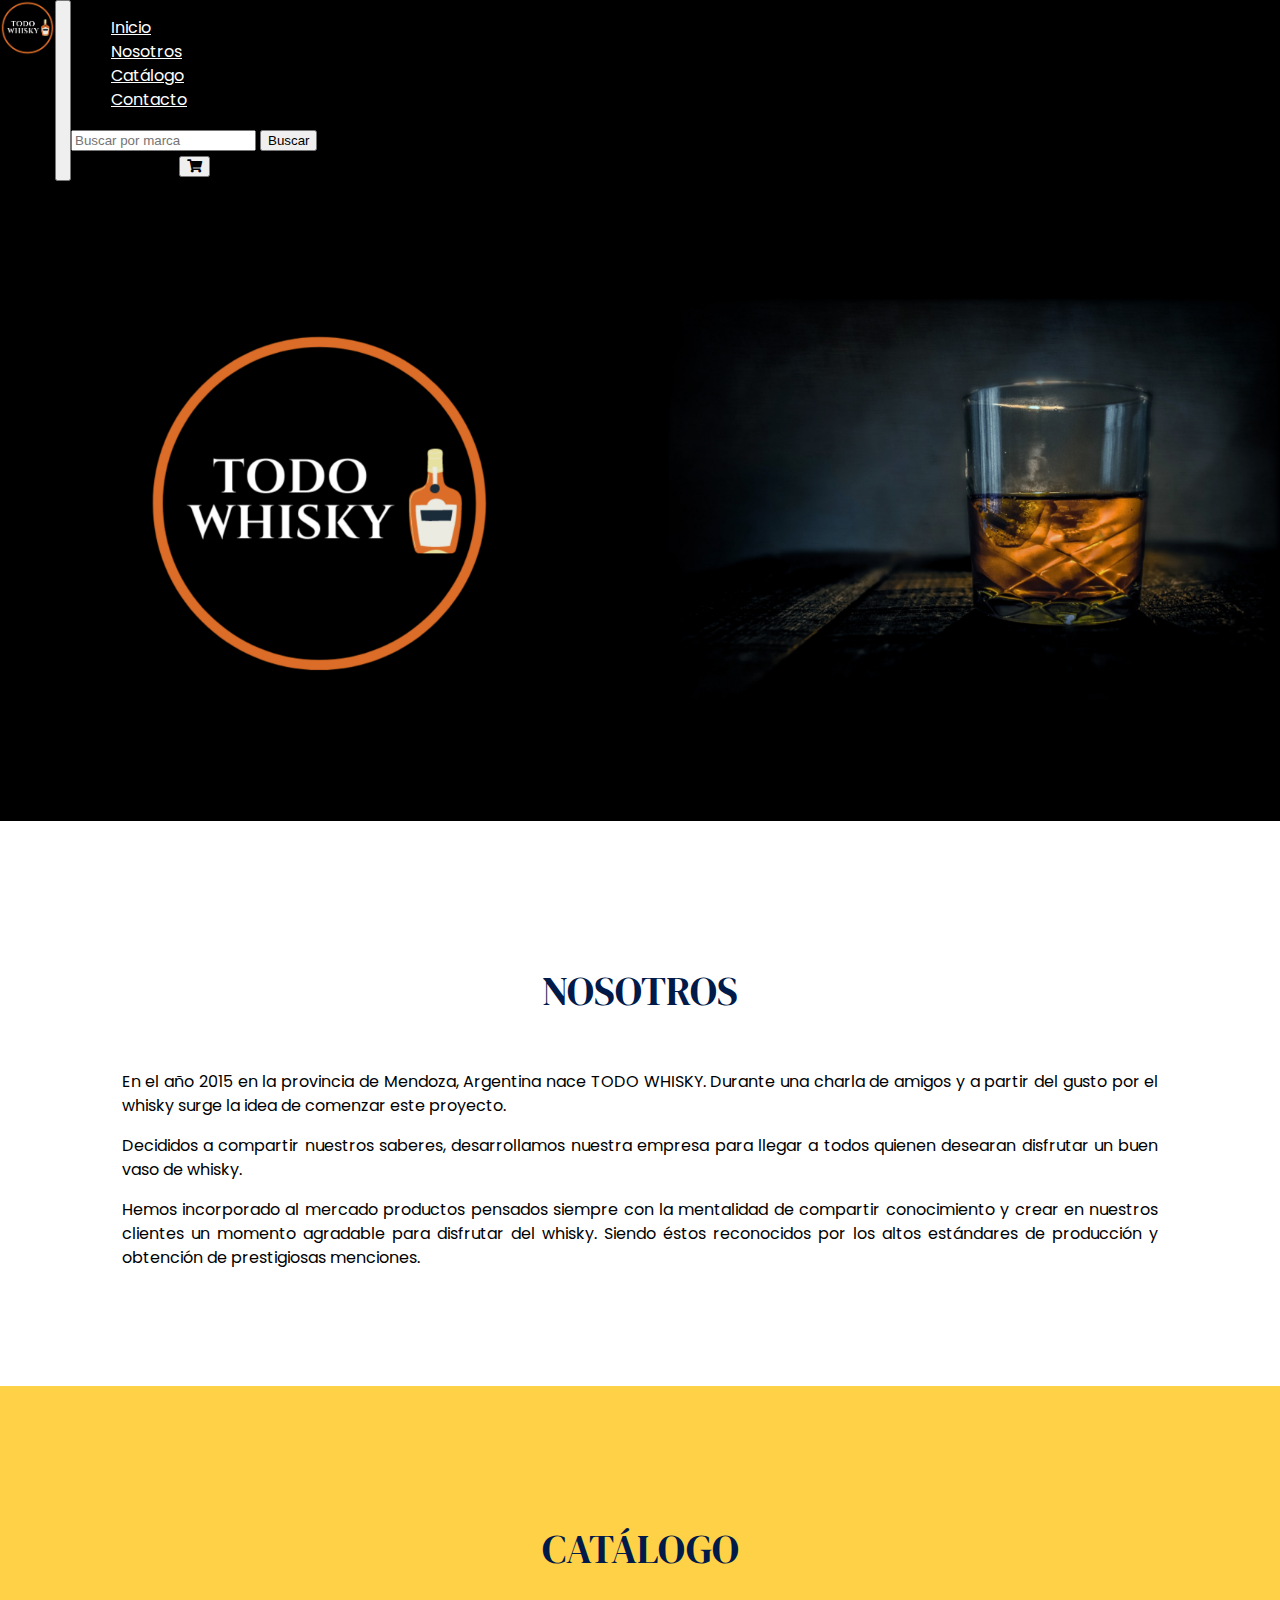
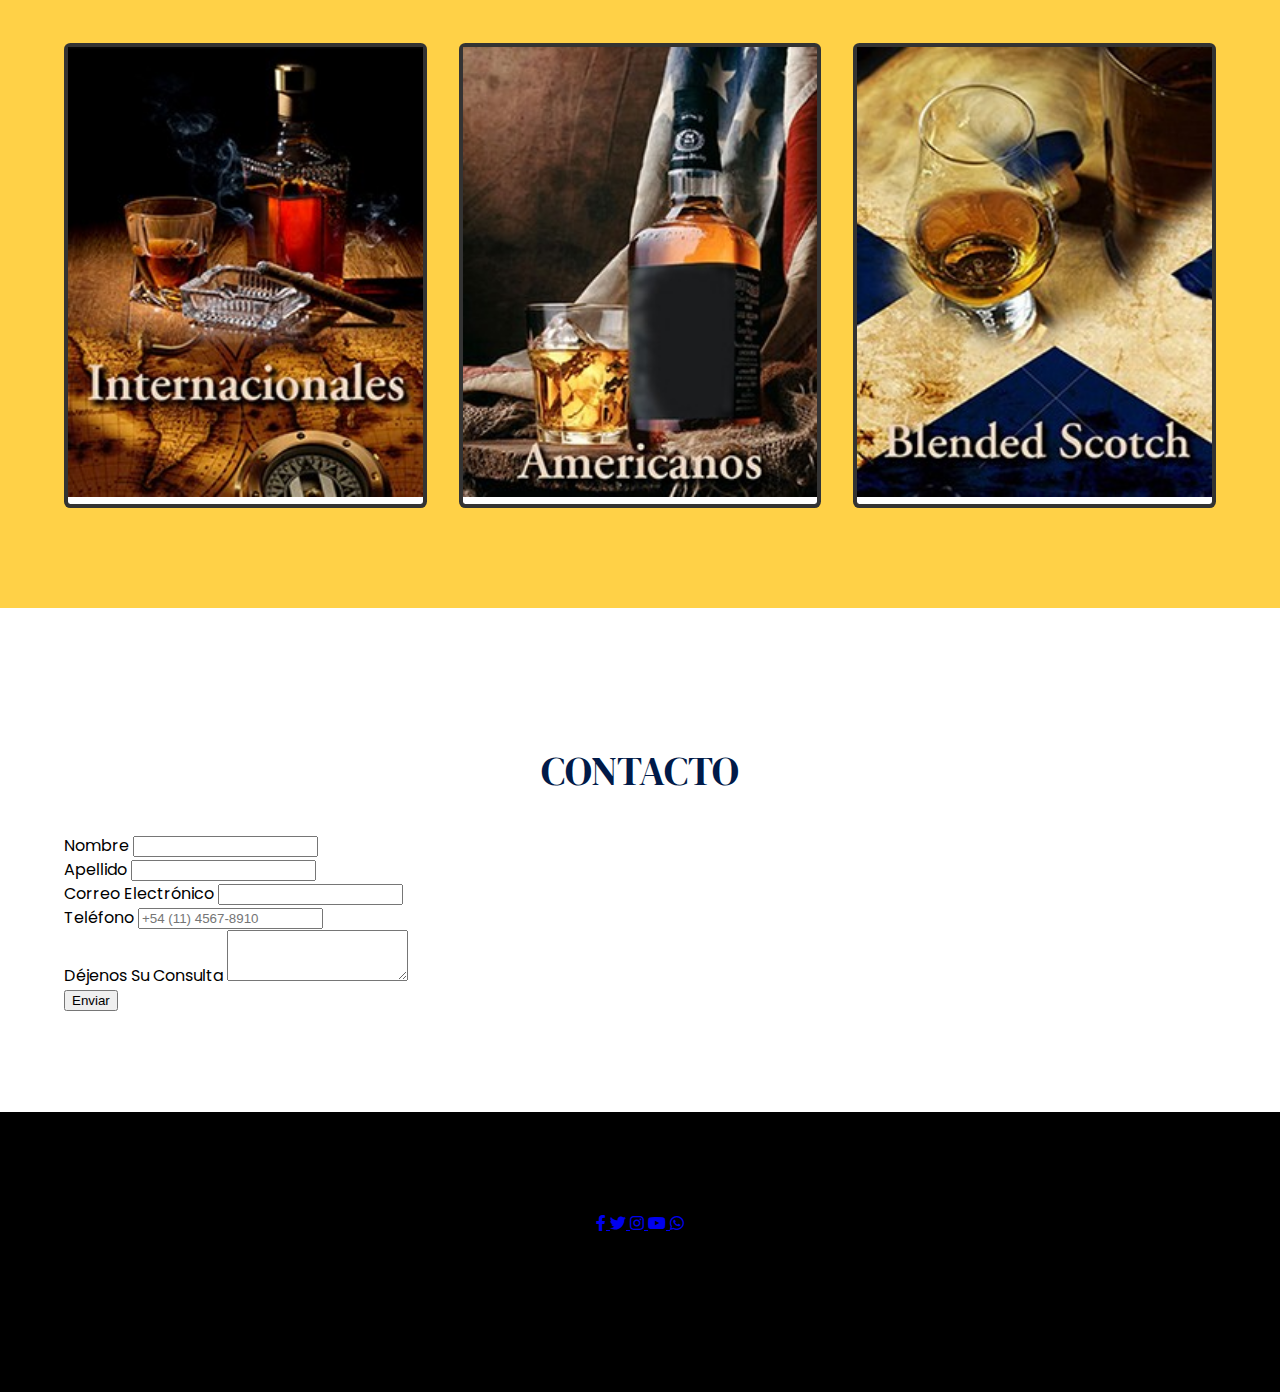
==== commit 585a4d6d: "modificaciones index" ====
--- a/index.html
+++ b/index.html
@@ -72,10 +72,8 @@
       </div>
     </section>
     <!--Nosotros-->
-    <section id="us">
-      <div class="us-title">
-        <h2 class="section-title">Nosotros</h2>
-      </div>
+    <section id="us" class="container">
+      <h2 class="section-title">NOSOTROS</h2>
       <div class="historia">
         <p>En el año 2015 en la provincia de Mendoza, Argentina nace TODO WHISKY. Durante una charla de amigos y a
           partir del gusto por el whisky surge la idea de comenzar este proyecto.</p>
@@ -88,29 +86,25 @@
     </section>
     <!--Catalogo-->
     <section id="catalogue">
-      <div class="catalogue-title">
-        <h2 class="section-title">Catálogo</h2>
-      </div>
-      <!--Catalogo: Imagenes-->
-      <div class="image-container">
-        <div class="card" style="width: 18rem;">
-          <a class="internacionales-category" href="internacionales.html">
-            <img src="./assets/img/internacionales.jpg" class="card-img-top" alt="Internacionales">
-          </a>
-        </div>
-      </div>
-      <div class="image-container">
-        <div class="card" style="width: 18rem;">
-          <a class="americanos-category" href="./americanos.html">
-            <img src="./assets/img/americanos.jpg" class="card-img-top" alt="Americanos">
-          </a>
-        </div>
-      </div>
-      <div class="image-container">
-        <div class="card" style="width: 18rem;">
-          <a class="blendedScotch-category" href="./blendedScotch.html">
-            <img src="./assets/img/blendedscotch.jpg" class="card-img-top" alt="Blended Scotch">
-          </a>
+      <div class="container">
+        <h2 class="section-title">CATÁLOGO</h2>
+        <!--Catalogo: Imagenes-->
+        <div class="catalogue-images">
+          <div class="catalogue-card">
+            <a class="internacionales-category" href="internacionales.html">
+              <img src="./assets/img/internacionales.jpg" class="card-img-top" alt="Internacionales">
+            </a>
+          </div>
+          <div class="catalogue-card">
+            <a class="americanos-category" href="./americanos.html">
+              <img src="./assets/img/americanos.jpg" class="card-img-top" alt="Americanos">
+            </a>
+          </div>
+          <div class="catalogue-card">
+            <a class="blendedScotch-category" href="./blendedScotch.html">
+              <img src="./assets/img/blendedscotch.jpg" class="card-img-top" alt="Blended Scotch">
+            </a>
+          </div>
         </div>
       </div>
     </section>
@@ -118,27 +112,28 @@
     <!--Contacto-->
     <section id="contact">
       <div class="container mt-5">
-        <h2 class="section-title">Contacto</h2>
-        <form class="row g-3">
+        <h2 class="section-title">CONTACTO</h2>
+        <form class="row g-3" action="https://formspree.io/f/xwkzegaa" method="POST">
           <div class="col-md-6">
             <label for="name" class="form-label">Nombre</label>
-            <input type="text" class="form-control" id="name" required>
+            <input type="text" name="name" class="form-control" id="name" required>
           </div>
           <div class="col-md-6">
             <label for="lastName" class="form-label">Apellido</label>
-            <input type="text" class="form-control" id="lastName" required>
+            <input type="text" name="lastName" class="form-control" id="lastName" required>
           </div>
           <div class="col-md-8">
-            <label for="emailInfo" class="form-label">Correo Electrónico</label>
-            <input type="email" class="form-control" id="emailInfo" required>
+            <label for="emailAddress" class="form-label">Correo Electrónico</label>
+            <input type="email" name="_replyto" class="form-control" id="emailAddress" required>
           </div>
           <div class="col-md-4">
             <label for="phoneNumber" class="form-label">Teléfono</label>
-            <input type="text" class="form-control" id="phoneNumber" placeholder="+54 (261) 567-8910">
+            <input type="telephone" name="telephone" class="form-control" id="phoneNumber"
+              placeholder="+54 (11) 4567-8910">
           </div>
           <div class="col-md-12">
             <label for="comments" class="form-label">Déjenos Su Consulta</label>
-            <textarea class="form-control" id="comments" rows="3" required></textarea>
+            <textarea name="message" class="form-control" id="comments" rows="3" required></textarea>
           </div>
           <div class="col-md-12">
             <button type="submit" class="btn btn-warning">Enviar</button>
@@ -148,9 +143,10 @@
   </main>
   <!--FOOTER-->
   <footer class="bg-dark text-center text-white">
-    <div class="container p-4">
-      <!-- Section: Social media -->
-      <section class="mb-4">
+
+    <!-- Section: social media -->
+    <section class="container p-4">
+      <div class="social__media mb-4">
         <!-- Facebook -->
         <a class="btn btn-outline-light btn-floating m-1" href="https://facebook.com" role="button">
           <i class="fab fa-facebook-f"></i>
@@ -172,12 +168,14 @@
           role="button">
           <i class="fab fa-whatsapp"></i>
         </a>
-      </section>
+      </div>
       <!-- Copyright -->
-      <div class="text-center p-3" style="background-color: rgba(0, 0, 0, 0.2);">
-        © 2021 Copyright:
-        <a class="text-white" href="https://todowhisky.com/">Todowhisky.com</a>
-      </div>
+      <p>Copyright &copy; 2021 Todowhisky.com</p>
+      <!-- <div class="footer-copyright">
+        
+      </div> -->
+    </section>
+    
   </footer>
   <script src="https://cdn.jsdelivr.net/npm/bootstrap@5.2.0/dist/js/bootstrap.bundle.min.js"
     integrity="sha384-A3rJD856KowSb7dwlZdYEkO39Gagi7vIsF0jrRAoQmDKKtQBHUuLZ9AsSv4jD4Xa" crossorigin="anonymous">
--- a/assets/css/styles.css
+++ b/assets/css/styles.css
@@ -1,46 +1,65 @@
 /*GENERAL*/
 
 @import url('https://fonts.googleapis.com/css2?family=Poppins:wght@300;400;600;700&display=swap');
-
-*{
-  box-sizing: border-box;
-}
-
-body{
-  margin: 0;
-  padding: 0;
-  background-color: rgb(255, 255, 255);
-  line-height: 1.5;
-  font-family: 'Poppins', sans-serif;
-  }
-img{
-  width: 100%;
-  height: auto;
-}
-
-/*HEADER*/
-
-.container-fluid{
+@import url('https://fonts.googleapis.com/css2?family=DM+Serif+Display:ital@0;1&display=swap');
+:root {
+   --color-title: #001A49;
+   --font-weight-title: 400;
+   --padding-container: 100px 0;
+}
+
+* {
+   box-sizing: border-box;
+}
+
+body {
+   margin: 0;
+   padding: 0;
+   background-color: rgb(255, 255, 255);
+   line-height: 1.5;
+   font-family: 'Poppins', sans-serif;
+}
+
+.container {
+   width: 90%;
+   max-width: 1200px;
+   margin: 0 auto;
+   padding: var(--padding-container);
+}
+
+img {
+   width: 100%;
+   height: auto;
+}
+
+/*NAV*/
+
+.container-fluid {
    display: flex;
    flex-wrap: wrap;
 }
+
 .nav-item:hover {
-  background-color: #ffc107;
+   background-color: #ffc107;
    border-radius: 5px;
 }
-.logo-container a img{
+
+.logo-container a img {
    width: 55px;
    height: 55px;
    display: inline;
 }
+
 .navbar-dark .navbar-nav .nav-link {
    color: rgba(255, 255, 255, 1);
    text-align: center;
 }
-.bg-dark{
-   background-color: rgb(0 0 0)!important;
-}
-.cart-button{
+
+.bg-dark {
+   background-color: rgb(0 0 0) !important;
+}
+
+.cart-button {
    display: flex;
    justify-content: center;
    margin: 1%;
@@ -48,35 +67,43 @@
 
 
 /*MAIN*/
-main{
+/*main {
    height: auto;
-   width: 100%;
+   width: 90%;
    display: flex;
    flex-direction: column;
-}
-main section{
+}*/
+
+section {
    display: flex;
    flex-direction: column;
    justify-content: center;
    align-items: center;
    align-content: center;
-   padding-left: 3%;
-   padding-right: 3%;
-}
-#banner{
+   /* padding-left: 3%;
+   padding-right: 3%; */
+}
+
+#banner {
    padding: 0;
 }
-.banner-container{
+
+.banner-container {
    width: 100%;
    height: 100%;
    display: block;
 }
-.section-title{
-   margin-top: 10px;
-   margin-bottom: 10px;
-   font-size: 2rem;
-}
-.page-title{
+
+.section-title {
+   font-family: 'DM Serif Display', serif;
+   display: block;
+   text-align: center;
+   font-size: 2.5rem;
+   color: var(--color-title);
+   font-weight: var(--font-weight-title);
+}
+
+.page-title {
    text-align: center;
    margin-bottom: 0;
    padding-bottom: 1%;
@@ -84,41 +111,37 @@
    font-family: fantasy;
    font-size: 1.500rem + 1.5vh;
 }
-#us{
-   padding-top: 2%;
-}
-#us .historia{
+
+.historia {
    text-align: justify;
-   margin-left: 10%;
-   margin-right: 10%;
-   padding-bottom: 2%;
-}
-#catalogue{
-   padding-top: 2%;
-   background-color: rgba(255, 193, 7, 0.3);
-}
-#catalogue .catalogue-title{
-   display:
-   inline;
+   margin-left: 5%;
+   margin-right: 5%;
+}
+
+#catalogue {
+   background-color: rgba(255, 193, 7, 0.74);
+}
+
+.catalogue-title {
+   display: block;
    width: 100%;
    text-align: center;
 }
-#catalogue .image-container{
+
+.catalogue-images {
+   padding-top: 30px;
+   display: grid;
    width: auto;
-   display: block;
-   margin: auto;
-}
-.image-container a img{
-   margin-top: 3%;
-   margin-bottom: 3%;
-}
-.card-title{
+   gap: 2em;
+   /* overflow: hidden; */
+   grid-template-columns: repeat(auto-fit, minmax(260px, auto));
+}
+
+.card-title {
    height: 60px;
 }
-#contact{
-   margin-bottom: 5%;
-}
-.card{
+
+.catalogue-card {
    text-align: center;
    position: relative;
    display: flex;
@@ -127,91 +150,104 @@
    word-wrap: break-word;
    background-color: #fff;
    background-clip: border-box;
-   border: 4px solid rgba(0,0,0,.125);
-   border-radius: 0.25rem;
-   margin-bottom: 5%;
-   margin-top: 0;
-}
-.product{
-   display: flex;
-   flex-wrap:
-   wrap;
-}
-.card:hover{
-  transform: scale(1.05);
-   box-shadow: 10px 10px 15px rgba(0,0,0,0.3);
-}
+   border: 4px solid rgba(0, 0, 0, 0.801);
+   border-radius: 0.40rem;
+   margin: 0;
+}
+
+.product {
+   display: flex;
+   flex-wrap: wrap;
+}
+
+.card:hover {
+   transform: scale(1.05);
+   box-shadow: 10px 10px 15px rgba(0, 0, 0, 0.3);
+}
+
+
 /*MEDIA QUERY*/
 
 /*Tablet*/
-@media (min-width: 768px){
-
-    .navbar{
-   height: 10vh;
-    }
-    .navbar-brand{
-   padding-top: .3125rem;
-   padding-bottom: .3125rem;
-   margin-right: 0;
-   font-size: 1.25rem;
-   text-decoration: none;
-   white-space: nowrap;
-    }
-    .container-logo a img{
-   height: 50px;
-   width: 50px;
-   display:
-   block;
-    }
-    .navbar-nav{
-   padding-left: 15px;
-    }
-    .cart-button button{
-   margin-right: 20%;
-    }
-    .d-flex{
-   width: 25%;
-    }
-    .section-title{
-   font-size: 2.5rem;
-    }
-    #catalogue{
-   display: flex;
-   flex-wrap: wrap;
-   flex-direction: row;
-   justify-content:
-   space-around;
-    }
-  }
+/* @media (min-width: 768px) {
+
+   .navbar {
+      height: 10vh;
+   }
+
+   .navbar-brand {
+      padding-top: .3125rem;
+      padding-bottom: .3125rem;
+      margin-right: 0;
+      font-size: 1.25rem;
+      text-decoration: none;
+      white-space: nowrap;
+   }
+
+   .container-logo a img {
+      height: 50px;
+      width: 50px;
+      display:
+         block;
+   }
+
+   .navbar-nav {
+      padding-left: 15px;
+   }
+
+   .cart-button button {
+      margin-right: 20%;
+   }
+
+   .d-flex {
+      width: 25%;
+   }
+
+   .section-title {
+       font-size: 2.5rem; 
+   }
+
+   #catalogue {
+      display: flex;
+      flex-wrap: wrap;
+      flex-direction: row;
+      justify-content:
+         space-around;
+   }
+}*/
 
 
 /*Escritorio*/
-@media (min-width: 992px)  {
-    .navbar{
-   height: 12vh;
-    }
-    .container-logo a img{
-   height: 75px;
-   width: 75px;
-   display:
-   inline;
-    }
-    .collapse{
-   margin-left: 20px;
-    }
-    .section-title{
-   font-size: 3rem;
-    }
-    #catalogue{
-   display: flex;
-   flex-wrap: wrap;
-   flex-direction: row;
-   justify-content: space-around;
-    }
-    #catalogue .catalogue-title{
-   display:
-   flex;
-   justify-content: center;
-    }
-  }
-   +/* @media (min-width: 992px) {
+   .navbar {
+      height: 12vh;
+   }
+
+   .container-logo a img {
+      height: 75px;
+      width: 75px;
+      display:
+         inline;
+   }
+
+   .collapse {
+      margin-left: 20px;
+   }
+
+   .section-title {
+      font-size: 3rem; 
+   }
+
+   #catalogue {
+      display: flex;
+      flex-wrap: wrap;
+      flex-direction: row;
+      justify-content: space-around;
+   }
+
+   #catalogue .catalogue-title {
+      display:
+         flex;
+      justify-content: center;
+   } 
+} */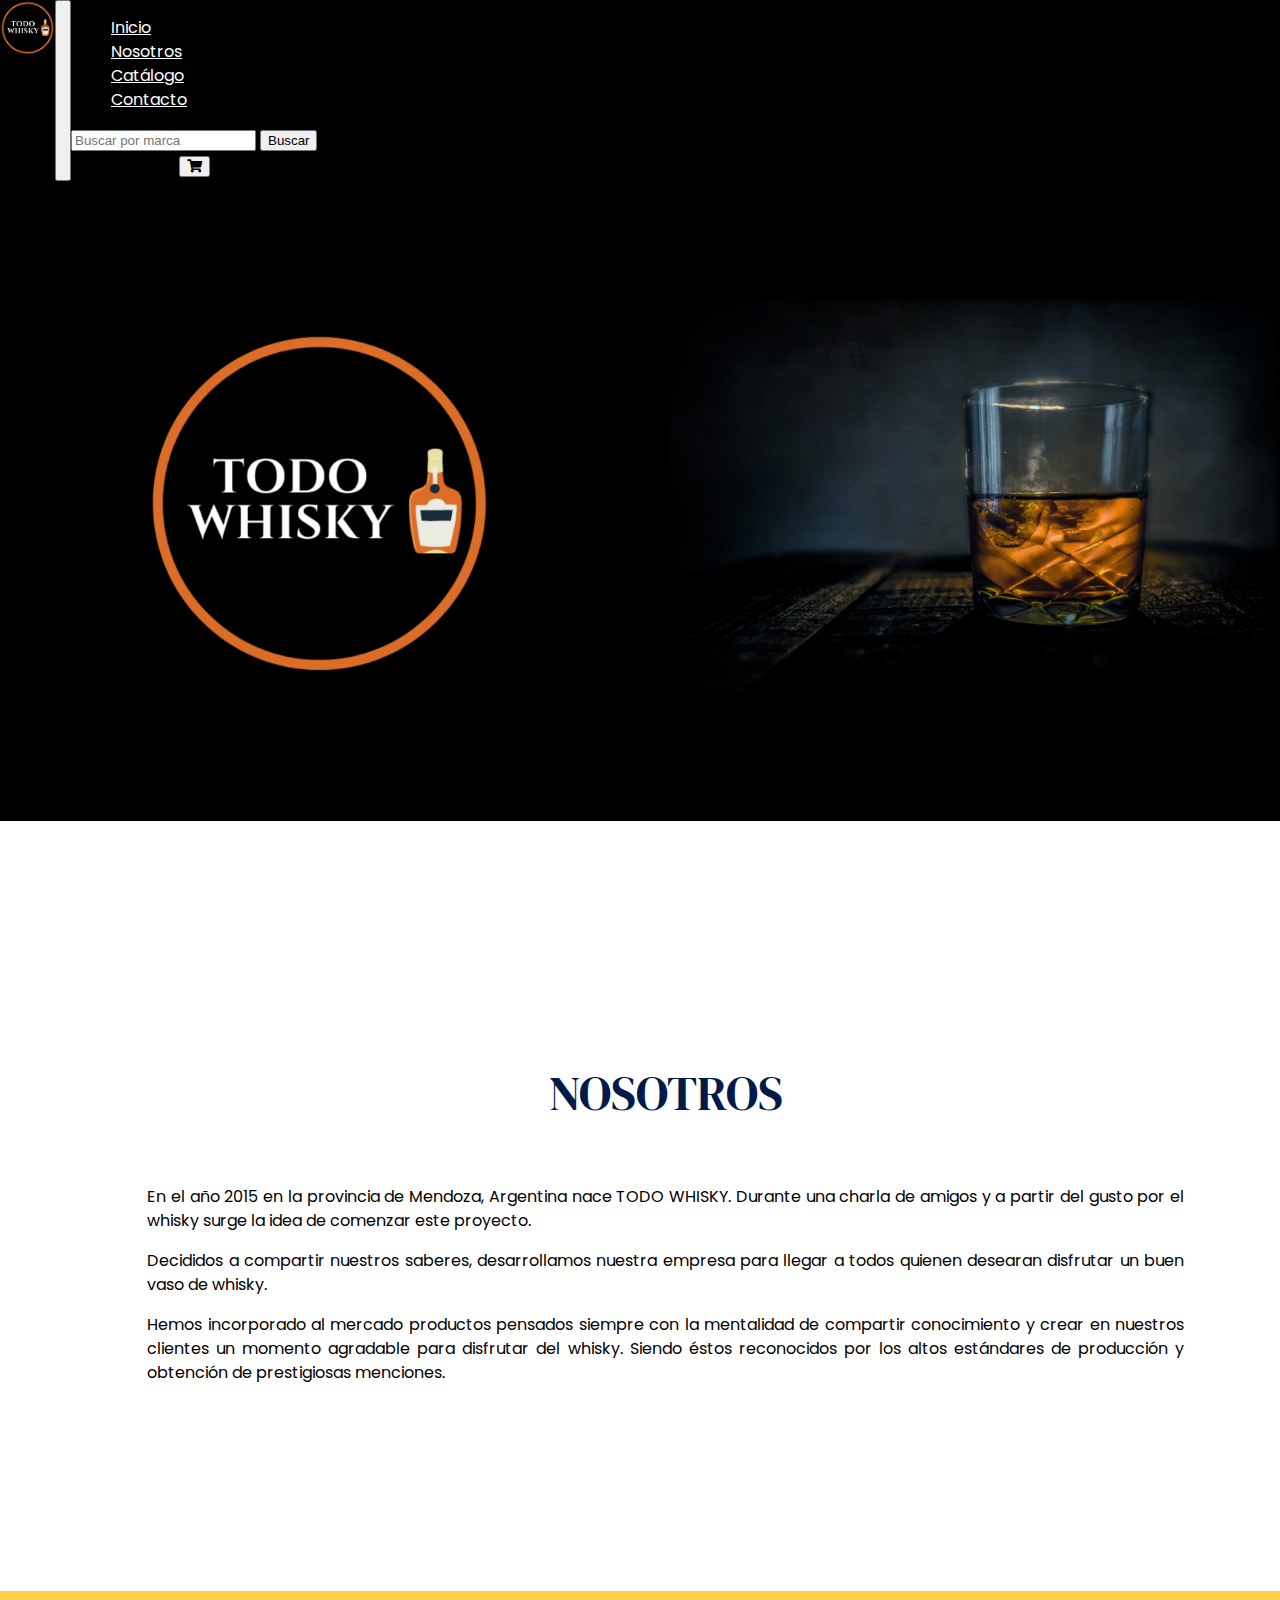
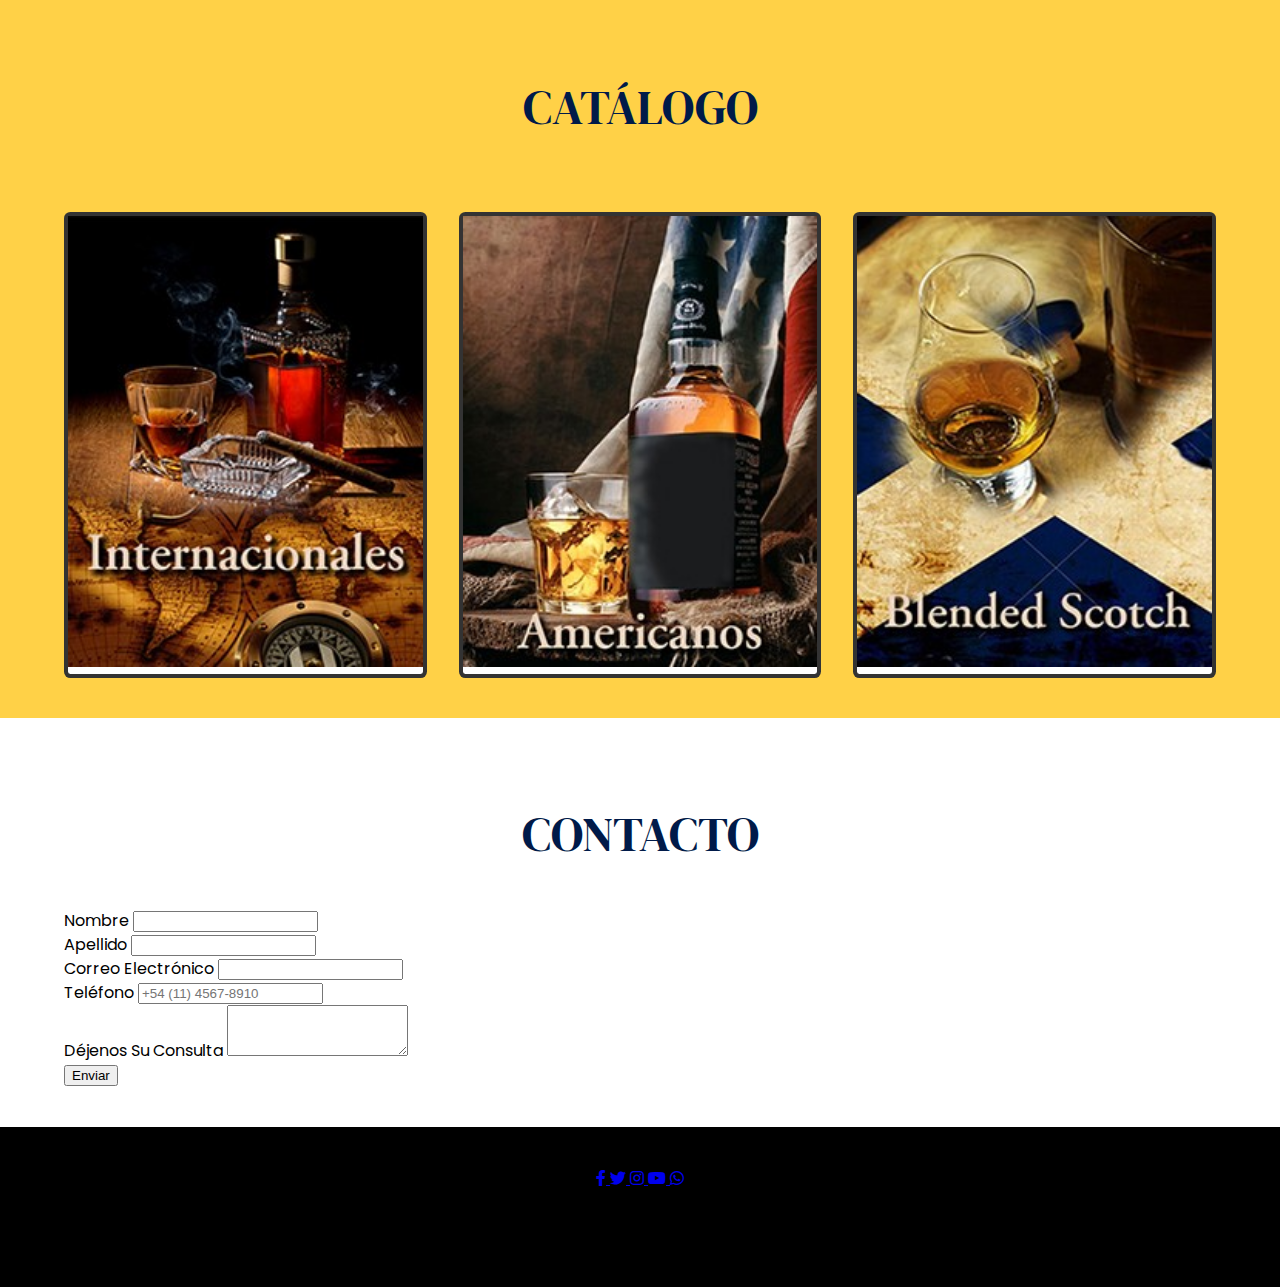
==== commit d5a52dfc: "catalogo paginas" ====
--- a/index.html
+++ b/index.html
@@ -111,7 +111,7 @@
 
     <!--Contacto-->
     <section id="contact">
-      <div class="container mt-5">
+      <div class="container">
         <h2 class="section-title">CONTACTO</h2>
         <form class="row g-3" action="https://formspree.io/f/xwkzegaa" method="POST">
           <div class="col-md-6">
@@ -175,7 +175,7 @@
         
       </div> -->
     </section>
-    
+
   </footer>
   <script src="https://cdn.jsdelivr.net/npm/bootstrap@5.2.0/dist/js/bootstrap.bundle.min.js"
     integrity="sha384-A3rJD856KowSb7dwlZdYEkO39Gagi7vIsF0jrRAoQmDKKtQBHUuLZ9AsSv4jD4Xa" crossorigin="anonymous">
--- a/assets/css/styles.css
+++ b/assets/css/styles.css
@@ -5,7 +5,7 @@
 :root {
    --color-title: #001A49;
    --font-weight-title: 400;
-   --padding-container: 100px 0;
+   --padding-container: 40px 0;
 }
 
 * {
@@ -98,7 +98,7 @@
    font-family: 'DM Serif Display', serif;
    display: block;
    text-align: center;
-   font-size: 2.5rem;
+   font-size: 3rem;
    color: var(--color-title);
    font-weight: var(--font-weight-title);
 }
@@ -112,6 +112,10 @@
    font-size: 1.500rem + 1.5vh;
 }
 
+#us{
+   padding: 100px 0;
+   margin: 7% 7%;
+}
 .historia {
    text-align: justify;
    margin-left: 5%;
